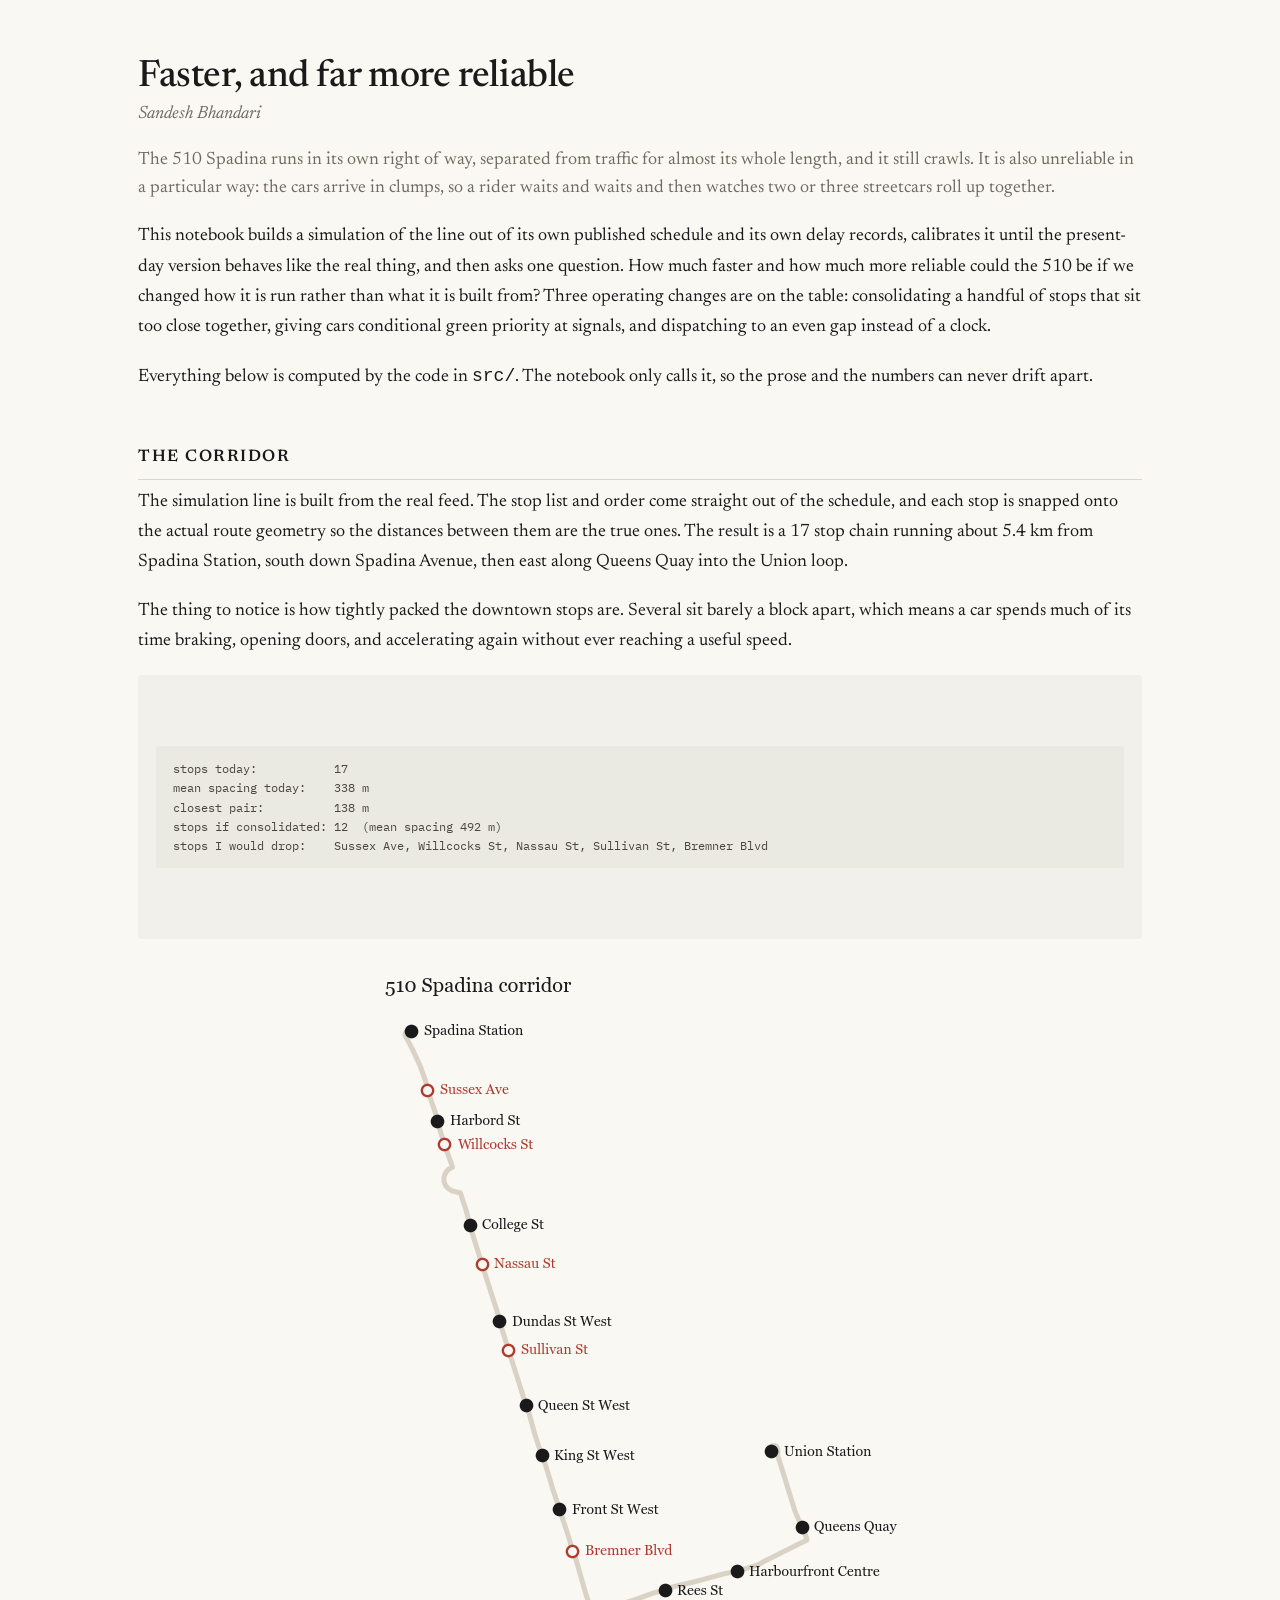
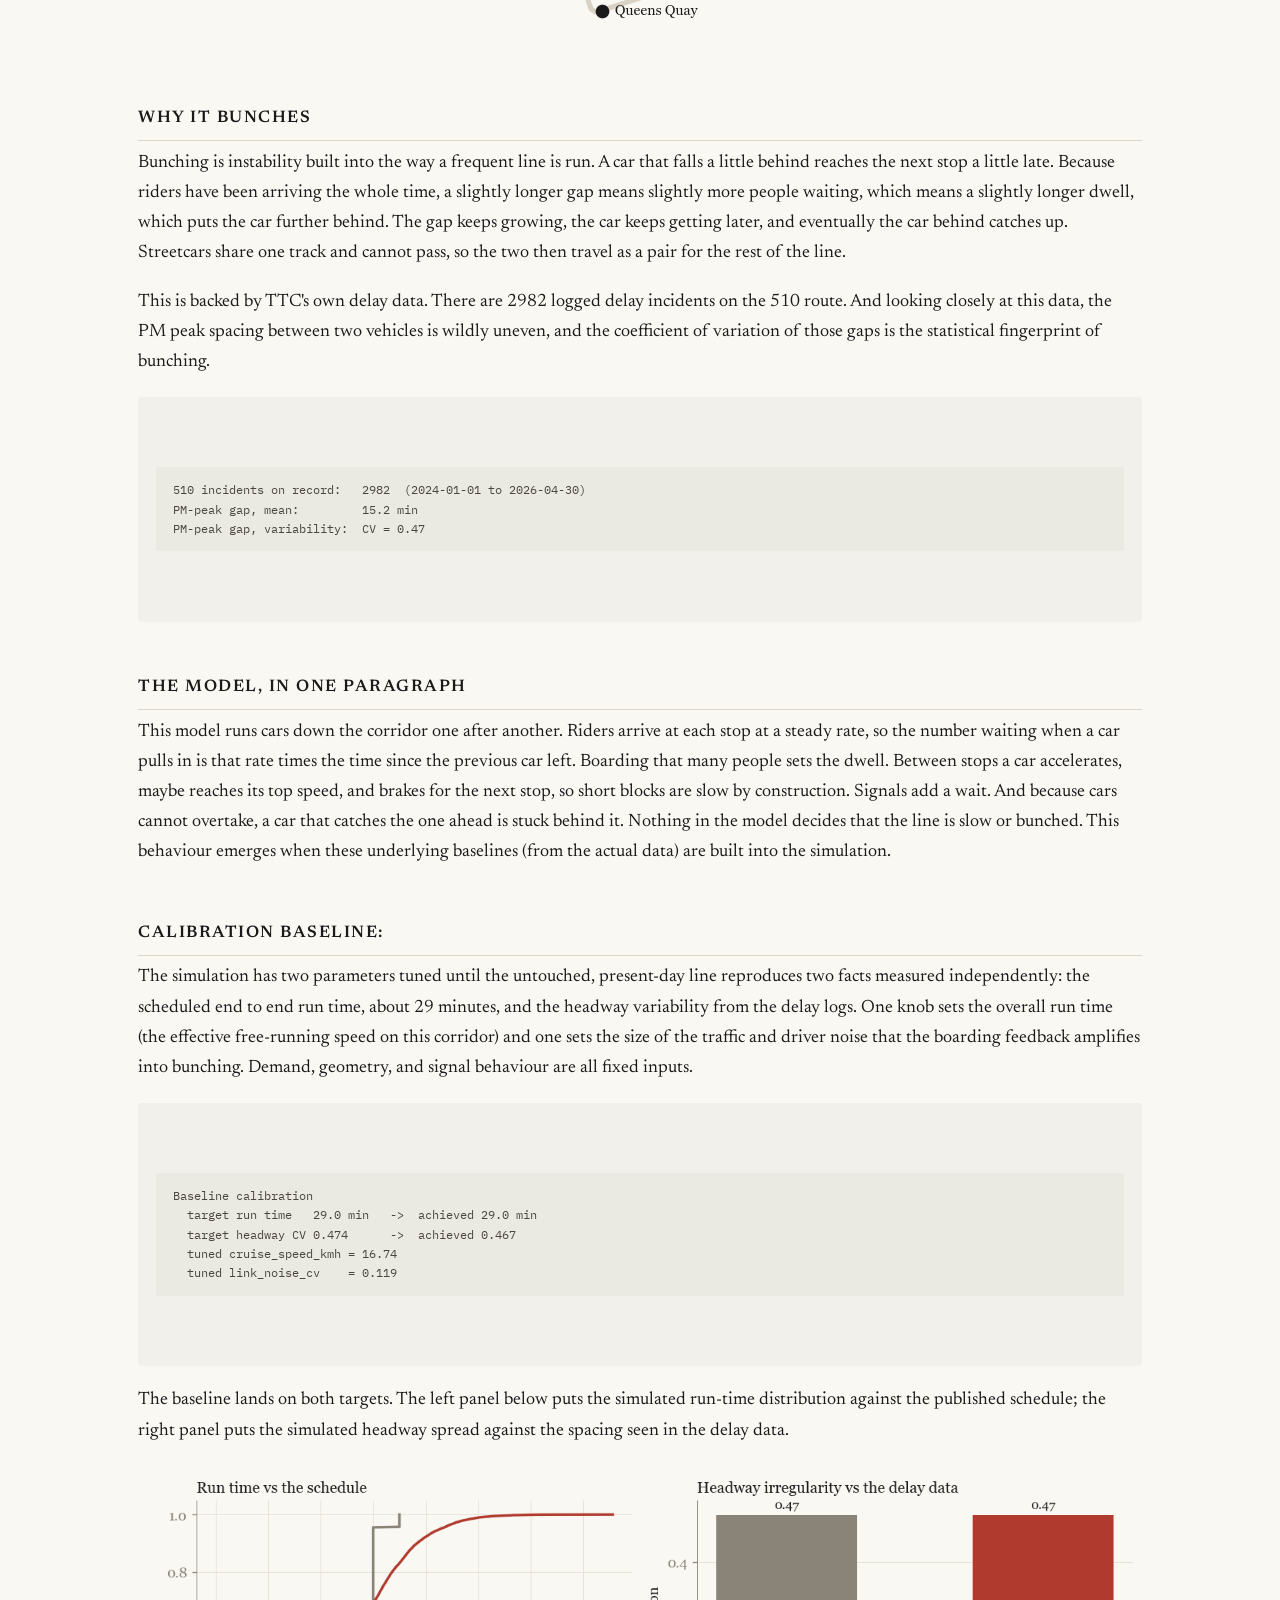
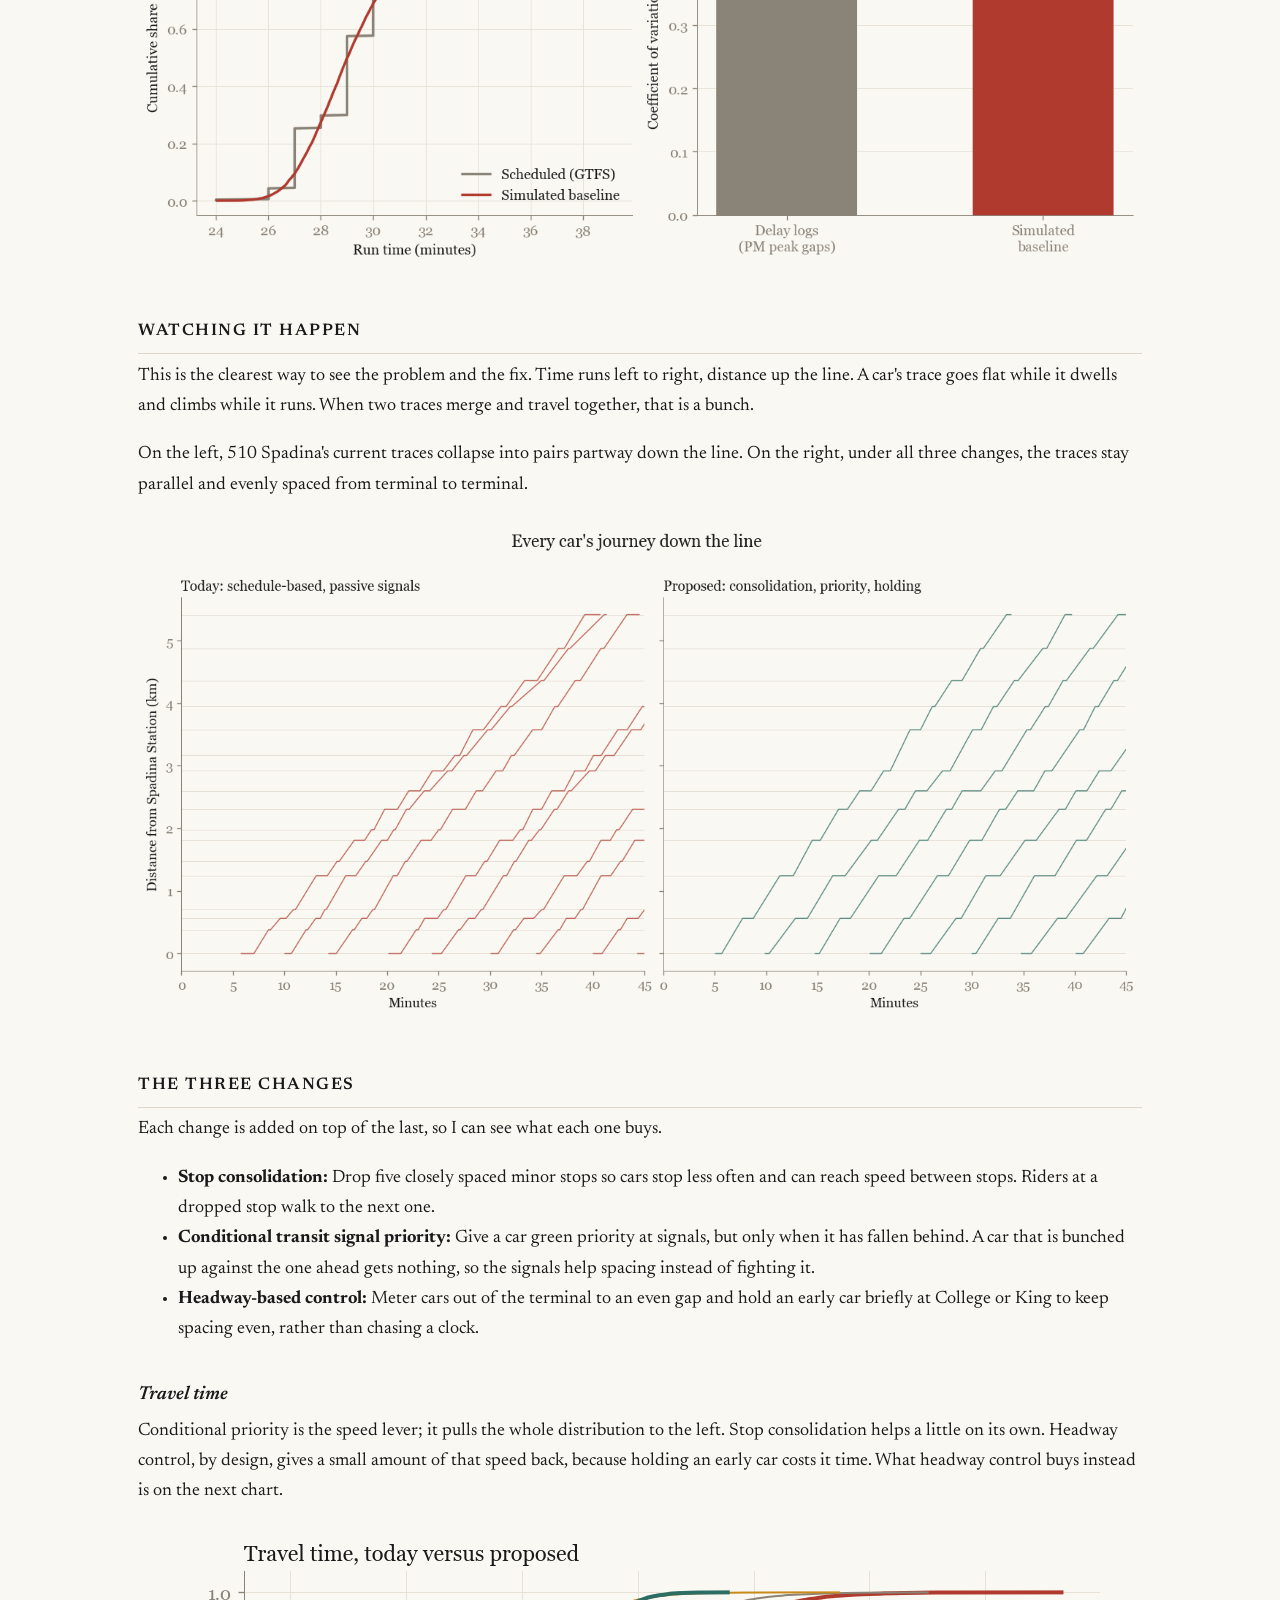
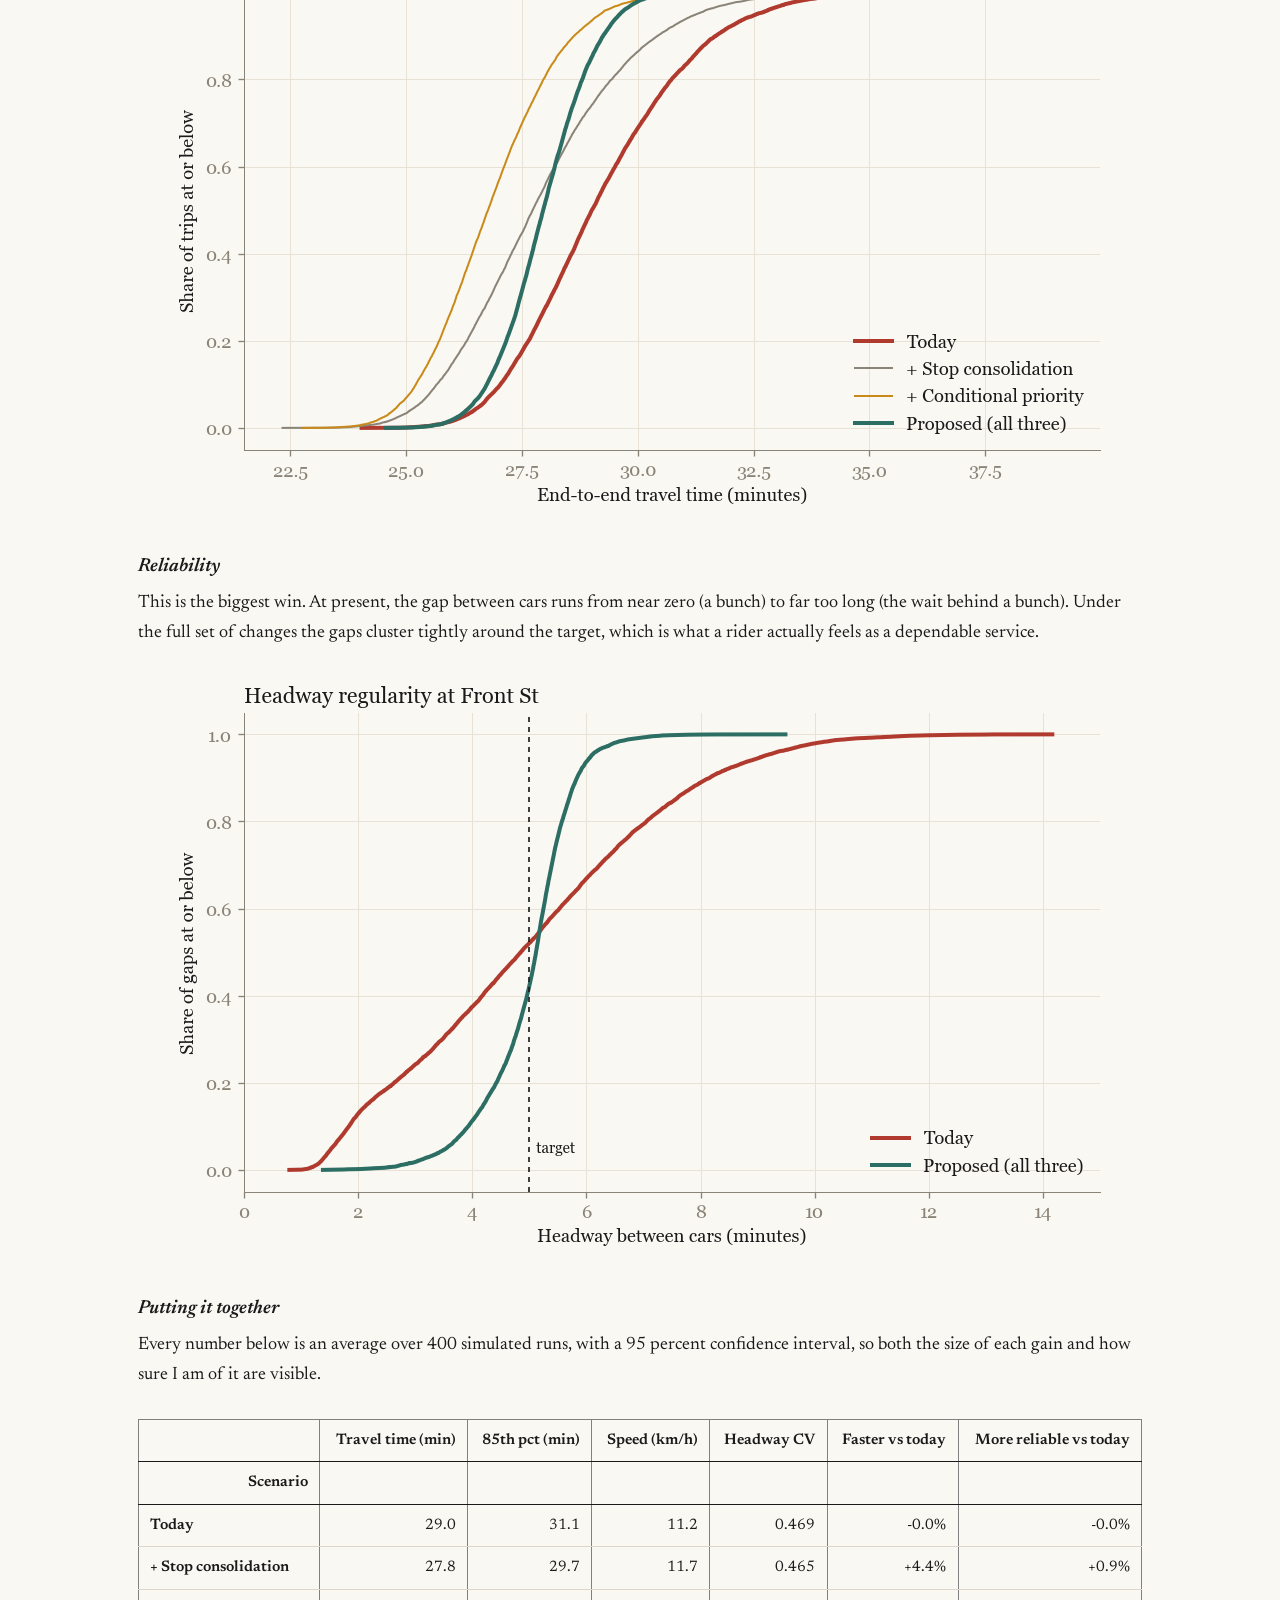
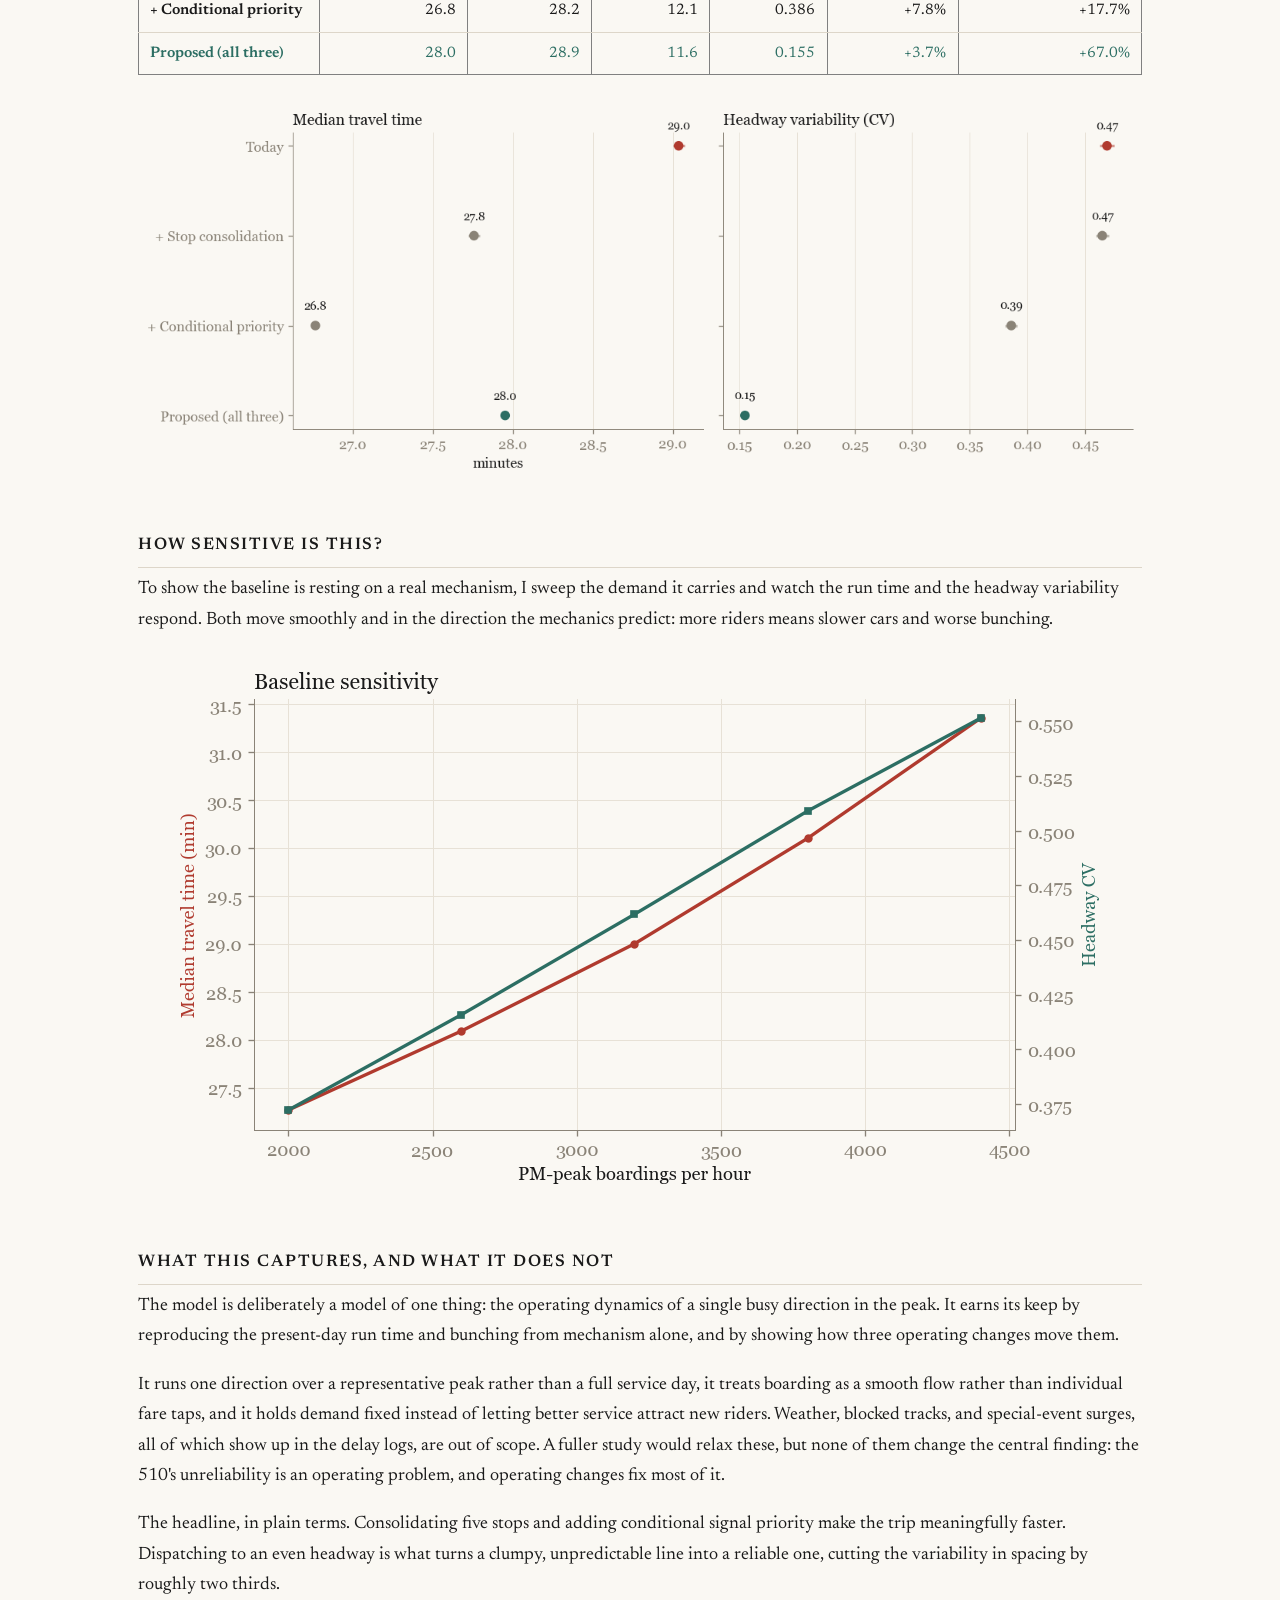
==== notebook/510_spadina.html @ 97b8f577 "Complete backend rewrite, webapp, monte carlo sim etc." ====
<!doctype html>
<html lang="en">
  <head>
    <meta charset="utf-8" />
    <meta name="viewport" content="width=device-width, initial-scale=1" />
    <title>510 Spadina</title>
    <link rel="preconnect" href="https://fonts.googleapis.com" />
    <link rel="preconnect" href="https://fonts.gstatic.com" crossorigin />
    <link
      href="https://fonts.googleapis.com/css2?family=Newsreader:ital,opsz,wght@0,6..72,400;0,6..72,500;0,6..72,600;1,6..72,400;1,6..72,500&family=IBM+Plex+Mono:wght@400&display=swap"
      rel="stylesheet"
    />
    <style>
      :root {
        --paper: #faf8f3;
        --ink: #1a1a1a;
        --muted: #6f6a60;
        --rule: #ddd6c9;
        --accent: #b03a2e;
        --proposed: #2c6e63;
      }
      * {
        box-sizing: border-box;
      }
      html,
      body {
        margin: 0;
        background: var(--paper);
        color: var(--ink);
      }
      body {
        font-family: "Newsreader", Georgia, "Times New Roman", serif;
        font-size: 18px;
        line-height: 1.68;
        -webkit-font-smoothing: antialiased;
      }
      .page {
        max-width: 1100px;
        margin: 0 auto;
        padding: 56px 48px 120px;
      }

      h1 {
        font-family: "Newsreader", Georgia, serif;
        font-weight: 500;
        font-size: 2.35rem;
        line-height: 1.12;
        letter-spacing: -0.01em;
        margin: 0 0 0.2rem;
      }
      h2 {
        font-weight: 600;
        font-size: 1.05rem;
        text-transform: uppercase;
        letter-spacing: 0.09em;
        margin: 3.2rem 0 0.4rem;
        padding-bottom: 0.5rem;
        border-bottom: 1px solid var(--rule);
      }
      h3 {
        font-weight: 600;
        font-size: 1.18rem;
        margin: 2.2rem 0 0.3rem;
        font-style: italic;
      }
      p {
        margin: 0 0 1.15rem;
      }
      em {
        font-style: italic;
      }
      a {
        color: var(--accent);
        text-decoration: none;
        border-bottom: 1px solid rgba(176, 58, 46, 0.3);
      }

      .rendered_html {
        color: var(--ink);
      }
      .text_cell_render p:first-child {
        margin-top: 0;
      }

      /* the very first paragraph after the title reads as a standfirst */
      h1 + p,
      h1 + p + p {
        color: var(--muted);
        font-size: 1.12rem;
        line-height: 1.55;
      }

      /* figures */
      img,
      .output_png img {
        display: block;
        margin: 1.6rem auto 0.6rem;
        max-width: 100%;
        height: auto;
      }
      .output_subarea {
        max-width: 100% !important;
      }

      pre,
      .output_text {
        font-family: "IBM Plex Mono", ui-monospace, "SF Mono", Menlo, monospace;
        font-size: 0.78rem;
        line-height: 1.55;
        color: #4a463e;
        background: rgba(40, 34, 20, 0.035);
        border: 0;
        border-radius: 3px;
        padding: 0.8rem 1.1rem;
        margin: 1.2rem 0;
        overflow-x: auto;
        white-space: pre-wrap;
      }
      .output_text {
        border: 0 !important;
      }

      /* results table */
      table.dataframe {
        border-collapse: collapse;
        margin: 1.8rem auto;
        width: 100%;
        font-family: "Newsreader", Georgia, serif;
        font-size: 0.95rem;
        font-variant-numeric: tabular-nums;
      }
      table.dataframe th,
      table.dataframe td {
        padding: 0.5rem 0.7rem;
        text-align: right;
        border-bottom: 1px solid var(--rule);
      }
      table.dataframe thead th {
        border-bottom: 1.5px solid var(--ink);
        font-weight: 600;
        vertical-align: bottom;
      }
      table.dataframe tbody th {
        text-align: left;
        font-weight: 600;
      }
      table.dataframe tbody tr:last-child td,
      table.dataframe tbody tr:last-child th {
        border-bottom: none;
        color: var(--proposed);
      }

      /* hide every trace of the machinery */
      .prompt,
      .input_prompt,
      .output_prompt,
      .anchor-link {
        display: none !important;
      }
      .cell {
        margin: 0;
        padding: 0;
        border: none;
      }
      .code_cell {
        margin: 0;
      }
      .output_wrapper,
      .output,
      .output_area {
        border: none;
        box-shadow: none;
      }
      .jp-OutputPrompt,
      .jp-InputPrompt {
        display: none !important;
      }
    </style>
  </head>
  <body>
    <main class="page">
      <div
        class="cell border-box-sizing text_cell rendered"
        id="cell-id=70ce6262"
      >
        <div class="prompt input_prompt"></div>
        <div class="inner_cell">
          <div class="text_cell_render border-box-sizing rendered_html">
            <h1 id="Faster,-and-far-more-reliable:">
              Faster, and far more reliable<a
                class="anchor-link"
                href="#Faster,-and-far-more-reliable:"
                >¶</a
              >
            </h1>
            <p><em>Sandesh Bhandari</em></p>
            <p>
              The 510 Spadina runs in its own right of way, separated from
              traffic for almost its whole length, and it still crawls. It is
              also unreliable in a particular way: the cars arrive in clumps, so
              a rider waits and waits and then watches two or three streetcars
              roll up together.
            </p>
            <p>
              This notebook builds a simulation of the line out of its own
              published schedule and its own delay records, calibrates it until
              the present-day version behaves like the real thing, and then asks
              one question. How much faster and how much more reliable could the
              510 be if we changed how it is run rather than what it is built
              from? Three operating changes are on the table: consolidating a
              handful of stops that sit too close together, giving cars
              conditional green priority at signals, and dispatching to an even
              gap instead of a clock.
            </p>
            <p>
              Everything below is computed by the code in <code>src/</code>. The
              notebook only calls it, so the prose and the numbers can never
              drift apart.
            </p>
          </div>
        </div>
      </div>
      <div
        class="cell border-box-sizing code_cell rendered"
        id="cell-id=16cb7ea1"
      ></div>
      <div
        class="cell border-box-sizing text_cell rendered"
        id="cell-id=8ae78bcc"
      >
        <div class="prompt input_prompt"></div>
        <div class="inner_cell">
          <div class="text_cell_render border-box-sizing rendered_html">
            <h2 id="The-corridor">
              The corridor<a class="anchor-link" href="#The-corridor">¶</a>
            </h2>
            <p>
              The simulation line is built from the real feed. The stop list and
              order come straight out of the schedule, and each stop is snapped
              onto the actual route geometry so the distances between them are
              the true ones. The result is a 17 stop chain running about 5.4 km
              from Spadina Station, south down Spadina Avenue, then east along
              Queens Quay into the Union loop.
            </p>
            <p>
              The thing to notice is how tightly packed the downtown stops are.
              Several sit barely a block apart, which means a car spends much of
              its time braking, opening doors, and accelerating again without
              ever reaching a useful speed.
            </p>
          </div>
        </div>
      </div>
      <div
        class="cell border-box-sizing code_cell rendered"
        id="cell-id=03ba3f02"
      >
        <div class="output_wrapper">
          <div class="output">
            <div class="output_area">
              <div class="prompt"></div>
              <div
                class="output_subarea output_stream output_stdout output_text"
              >
                <pre>
stops today:           17
mean spacing today:    338 m
closest pair:          138 m
stops if consolidated: 12  (mean spacing 492 m)
stops I would drop:    Sussex Ave, Willcocks St, Nassau St, Sullivan St, Bremner Blvd
</pre
                >
              </div>
            </div>
            <div class="output_area">
              <div class="prompt"></div>
              <div class="output_png output_subarea">
                <img
                  alt="No description has been provided for this image"
                  src="[data-uri]"
                />
              </div>
            </div>
          </div>
        </div>
      </div>
      <div
        class="cell border-box-sizing text_cell rendered"
        id="cell-id=cd2288b5"
      >
        <div class="prompt input_prompt"></div>
        <div class="inner_cell">
          <div class="text_cell_render border-box-sizing rendered_html">
            <h2 id="Why-it-bunches">
              Why it bunches<a class="anchor-link" href="#Why-it-bunches">¶</a>
            </h2>
            <p>
              Bunching is instability built into the way a frequent line is run.
              A car that falls a little behind reaches the next stop a little
              late. Because riders have been arriving the whole time, a slightly
              longer gap means slightly more people waiting, which means a
              slightly longer dwell, which puts the car further behind. The gap
              keeps growing, the car keeps getting later, and eventually the car
              behind catches up. Streetcars share one track and cannot pass, so
              the two then travel as a pair for the rest of the line.
            </p>
            <p>
              This is backed by TTC's own delay data. There are 2982 logged
              delay incidents on the 510 route. And looking closely at this
              data, the PM peak spacing between two vehicles is wildly uneven,
              and the coefficient of variation of those gaps is the statistical
              fingerprint of bunching.
            </p>
          </div>
        </div>
      </div>
      <div
        class="cell border-box-sizing code_cell rendered"
        id="cell-id=6d40d585"
      >
        <div class="output_wrapper">
          <div class="output">
            <div class="output_area">
              <div class="prompt"></div>
              <div
                class="output_subarea output_stream output_stdout output_text"
              >
                <pre>
510 incidents on record:   2982  (2024-01-01 to 2026-04-30)
PM-peak gap, mean:         15.2 min
PM-peak gap, variability:  CV = 0.47
</pre
                >
              </div>
            </div>
          </div>
        </div>
      </div>
      <div
        class="cell border-box-sizing text_cell rendered"
        id="cell-id=ab2303d0"
      >
        <div class="prompt input_prompt"></div>
        <div class="inner_cell">
          <div class="text_cell_render border-box-sizing rendered_html">
            <h2 id="The-model,-in-one-paragraph">
              The model, in one paragraph<a
                class="anchor-link"
                href="#The-model,-in-one-paragraph"
                >¶</a
              >
            </h2>
            <p>
              This model runs cars down the corridor one after another. Riders
              arrive at each stop at a steady rate, so the number waiting when a
              car pulls in is that rate times the time since the previous car
              left. Boarding that many people sets the dwell. Between stops a
              car accelerates, maybe reaches its top speed, and brakes for the
              next stop, so short blocks are slow by construction. Signals add a
              wait. And because cars cannot overtake, a car that catches the one
              ahead is stuck behind it. Nothing in the model decides that the
              line is slow or bunched. This behaviour emerges when these
              underlying baselines (from the actual data) are built into the
              simulation.
            </p>
            <h2 id="Calibration-baseline:">
              Calibration baseline:<a
                class="anchor-link"
                href="#Calibration-baseline:"
                >¶</a
              >
            </h2>
            <p>
              The simulation has two parameters tuned until the untouched,
              present-day line reproduces two facts measured independently: the
              scheduled end to end run time, about 29 minutes, and the headway
              variability from the delay logs. One knob sets the overall run
              time (the effective free-running speed on this corridor) and one
              sets the size of the traffic and driver noise that the boarding
              feedback amplifies into bunching. Demand, geometry, and signal
              behaviour are all fixed inputs.
            </p>
          </div>
        </div>
      </div>
      <div
        class="cell border-box-sizing code_cell rendered"
        id="cell-id=21ffc7ae"
      >
        <div class="output_wrapper">
          <div class="output">
            <div class="output_area">
              <div class="prompt"></div>
              <div
                class="output_subarea output_stream output_stdout output_text"
              >
                <pre>
Baseline calibration
  target run time   29.0 min   -&gt;  achieved 29.0 min
  target headway CV 0.474      -&gt;  achieved 0.467
  tuned cruise_speed_kmh = 16.74
  tuned link_noise_cv    = 0.119
</pre
                >
              </div>
            </div>
          </div>
        </div>
      </div>
      <div
        class="cell border-box-sizing text_cell rendered"
        id="cell-id=7cfe86bd"
      >
        <div class="prompt input_prompt"></div>
        <div class="inner_cell">
          <div class="text_cell_render border-box-sizing rendered_html">
            <p>
              The baseline lands on both targets. The left panel below puts the
              simulated run-time distribution against the published schedule;
              the right panel puts the simulated headway spread against the
              spacing seen in the delay data.
            </p>
          </div>
        </div>
      </div>
      <div
        class="cell border-box-sizing code_cell rendered"
        id="cell-id=7b4eda65"
      >
        <div class="output_wrapper">
          <div class="output">
            <div class="output_area">
              <div class="prompt"></div>
              <div class="output_png output_subarea">
                <img
                  alt="No description has been provided for this image"
                  src="[data-uri]"
                />
              </div>
            </div>
          </div>
        </div>
      </div>
      <div
        class="cell border-box-sizing text_cell rendered"
        id="cell-id=23772ec0"
      >
        <div class="prompt input_prompt"></div>
        <div class="inner_cell">
          <div class="text_cell_render border-box-sizing rendered_html">
            <h2 id="Watching-it-happen">
              Watching it happen<a
                class="anchor-link"
                href="#Watching-it-happen"
                >¶</a
              >
            </h2>
            <p>
              This is the clearest way to see the problem and the fix. Time runs
              left to right, distance up the line. A car's trace goes flat while
              it dwells and climbs while it runs. When two traces merge and
              travel together, that is a bunch.
            </p>
            <p>
              On the left, 510 Spadina's current traces collapse into pairs
              partway down the line. On the right, under all three changes, the
              traces stay parallel and evenly spaced from terminal to terminal.
            </p>
          </div>
        </div>
      </div>
      <div
        class="cell border-box-sizing code_cell rendered"
        id="cell-id=9abe56d5"
      >
        <div class="output_wrapper">
          <div class="output">
            <div class="output_area">
              <div class="prompt"></div>
              <div class="output_png output_subarea">
                <img
                  alt="No description has been provided for this image"
                  src="[data-uri]"
                />
              </div>
            </div>
          </div>
        </div>
      </div>
      <div
        class="cell border-box-sizing text_cell rendered"
        id="cell-id=173e8e81"
      >
        <div class="prompt input_prompt"></div>
        <div class="inner_cell">
          <div class="text_cell_render border-box-sizing rendered_html">
            <h2 id="The-three-changes">
              The three changes<a class="anchor-link" href="#The-three-changes"
                >¶</a
              >
            </h2>
            <p>
              Each change is added on top of the last, so I can see what each
              one buys.
            </p>
          </div>
        </div>
      </div>
      <div
        class="cell border-box-sizing code_cell rendered"
        id="cell-id=f3710a16"
      >
        <div class="output_wrapper">
          <div class="output">
            <div class="output_area">
              <div class="prompt output_prompt">Out[7]:</div>
              <div
                class="output_markdown rendered_html output_subarea output_execute_result"
              >
                <ul>
                  <li>
                    <strong>Stop consolidation:</strong> Drop five closely
                    spaced minor stops so cars stop less often and can reach
                    speed between stops. Riders at a dropped stop walk to the
                    next one.
                  </li>
                  <li>
                    <strong>Conditional transit signal priority:</strong> Give a
                    car green priority at signals, but only when it has fallen
                    behind. A car that is bunched up against the one ahead gets
                    nothing, so the signals help spacing instead of fighting it.
                  </li>
                  <li>
                    <strong>Headway-based control:</strong> Meter cars out of
                    the terminal to an even gap and hold an early car briefly at
                    College or King to keep spacing even, rather than chasing a
                    clock.
                  </li>
                </ul>
              </div>
            </div>
          </div>
        </div>
      </div>
      <div
        class="cell border-box-sizing text_cell rendered"
        id="cell-id=65076f5c"
      >
        <div class="prompt input_prompt"></div>
        <div class="inner_cell">
          <div class="text_cell_render border-box-sizing rendered_html">
            <h3 id="Travel-time">
              Travel time<a class="anchor-link" href="#Travel-time">¶</a>
            </h3>
            <p>
              Conditional priority is the speed lever; it pulls the whole
              distribution to the left. Stop consolidation helps a little on its
              own. Headway control, by design, gives a small amount of that
              speed back, because holding an early car costs it time. What
              headway control buys instead is on the next chart.
            </p>
          </div>
        </div>
      </div>
      <div
        class="cell border-box-sizing code_cell rendered"
        id="cell-id=d4745df8"
      >
        <div class="output_wrapper">
          <div class="output">
            <div class="output_area">
              <div class="prompt"></div>
              <div class="output_png output_subarea">
                <img
                  alt="No description has been provided for this image"
                  src="[data-uri]"
                />
              </div>
            </div>
          </div>
        </div>
      </div>
      <div
        class="cell border-box-sizing text_cell rendered"
        id="cell-id=c064c5e9"
      >
        <div class="prompt input_prompt"></div>
        <div class="inner_cell">
          <div class="text_cell_render border-box-sizing rendered_html">
            <h3 id="Reliability">
              Reliability<a class="anchor-link" href="#Reliability">¶</a>
            </h3>
            <p>
              This is the biggest win. At present, the gap between cars runs
              from near zero (a bunch) to far too long (the wait behind a
              bunch). Under the full set of changes the gaps cluster tightly
              around the target, which is what a rider actually feels as a
              dependable service.
            </p>
          </div>
        </div>
      </div>
      <div
        class="cell border-box-sizing code_cell rendered"
        id="cell-id=cf4cd0ea"
      >
        <div class="output_wrapper">
          <div class="output">
            <div class="output_area">
              <div class="prompt"></div>
              <div class="output_png output_subarea">
                <img
                  alt="No description has been provided for this image"
                  src="[data-uri]"
                />
              </div>
            </div>
          </div>
        </div>
      </div>
      <div
        class="cell border-box-sizing text_cell rendered"
        id="cell-id=e5716ad0"
      >
        <div class="prompt input_prompt"></div>
        <div class="inner_cell">
          <div class="text_cell_render border-box-sizing rendered_html">
            <h3 id="Putting-it-together">
              Putting it together<a
                class="anchor-link"
                href="#Putting-it-together"
                >¶</a
              >
            </h3>
            <p>
              Every number below is an average over 400 simulated runs, with a
              95 percent confidence interval, so both the size of each gain and
              how sure I am of it are visible.
            </p>
          </div>
        </div>
      </div>
      <div
        class="cell border-box-sizing code_cell rendered"
        id="cell-id=097747de"
      >
        <div class="output_wrapper">
          <div class="output">
            <div class="output_area">
              <div class="prompt output_prompt">Out[ ]:</div>
              <div
                class="output_html rendered_html output_subarea output_execute_result"
              >
                <div>
                  <style scoped="">
                    .dataframe tbody tr th:only-of-type {
                      vertical-align: middle;
                    }

                    .dataframe tbody tr th {
                      vertical-align: top;
                    }

                    .dataframe thead th {
                      text-align: right;
                    }
                  </style>
                  <table border="1" class="dataframe">
                    <thead>
                      <tr style="text-align: right">
                        <th></th>
                        <th>Travel time (min)</th>
                        <th>85th pct (min)</th>
                        <th>Speed (km/h)</th>
                        <th>Headway CV</th>
                        <th>Faster vs today</th>
                        <th>More reliable vs today</th>
                      </tr>
                      <tr>
                        <th>Scenario</th>
                        <th></th>
                        <th></th>
                        <th></th>
                        <th></th>
                        <th></th>
                        <th></th>
                      </tr>
                    </thead>
                    <tbody>
                      <tr>
                        <th>Today</th>
                        <td>29.0</td>
                        <td>31.1</td>
                        <td>11.2</td>
                        <td>0.469</td>
                        <td>-0.0%</td>
                        <td>-0.0%</td>
                      </tr>
                      <tr>
                        <th>+ Stop consolidation</th>
                        <td>27.8</td>
                        <td>29.7</td>
                        <td>11.7</td>
                        <td>0.465</td>
                        <td>+4.4%</td>
                        <td>+0.9%</td>
                      </tr>
                      <tr>
                        <th>+ Conditional priority</th>
                        <td>26.8</td>
                        <td>28.2</td>
                        <td>12.1</td>
                        <td>0.386</td>
                        <td>+7.8%</td>
                        <td>+17.7%</td>
                      </tr>
                      <tr>
                        <th>Proposed (all three)</th>
                        <td>28.0</td>
                        <td>28.9</td>
                        <td>11.6</td>
                        <td>0.155</td>
                        <td>+3.7%</td>
                        <td>+67.0%</td>
                      </tr>
                    </tbody>
                  </table>
                </div>
              </div>
            </div>
            <div class="output_area">
              <div class="prompt"></div>
              <div class="output_png output_subarea">
                <img
                  alt="No description has been provided for this image"
                  src="[data-uri]"
                />
              </div>
            </div>
          </div>
        </div>
      </div>
      <div
        class="cell border-box-sizing text_cell rendered"
        id="cell-id=c058a89b"
      >
        <div class="prompt input_prompt"></div>
        <div class="inner_cell">
          <div class="text_cell_render border-box-sizing rendered_html">
            <h2 id="How-sensitive-is-this?">
              How sensitive is this?<a
                class="anchor-link"
                href="#How-sensitive-is-this?"
                >¶</a
              >
            </h2>
            <p>
              To show the baseline is resting on a real mechanism, I sweep the
              demand it carries and watch the run time and the headway
              variability respond. Both move smoothly and in the direction the
              mechanics predict: more riders means slower cars and worse
              bunching.
            </p>
          </div>
        </div>
      </div>
      <div
        class="cell border-box-sizing code_cell rendered"
        id="cell-id=4134f960"
      >
        <div class="output_wrapper">
          <div class="output">
            <div class="output_area">
              <div class="prompt"></div>
              <div class="output_png output_subarea">
                <img
                  alt="No description has been provided for this image"
                  src="[data-uri]"
                />
              </div>
            </div>
          </div>
        </div>
      </div>
      <div
        class="cell border-box-sizing text_cell rendered"
        id="cell-id=30cc0cd8"
      >
        <div class="prompt input_prompt"></div>
        <div class="inner_cell">
          <div class="text_cell_render border-box-sizing rendered_html">
            <h2 id="What-this-captures,-and-what-it-does-not">
              What this captures, and what it does not<a
                class="anchor-link"
                href="#What-this-captures,-and-what-it-does-not"
                >¶</a
              >
            </h2>
            <p>
              The model is deliberately a model of one thing: the operating
              dynamics of a single busy direction in the peak. It earns its keep
              by reproducing the present-day run time and bunching from
              mechanism alone, and by showing how three operating changes move
              them.
            </p>
            <p>
              It runs one direction over a representative peak rather than a
              full service day, it treats boarding as a smooth flow rather than
              individual fare taps, and it holds demand fixed instead of letting
              better service attract new riders. Weather, blocked tracks, and
              special-event surges, all of which show up in the delay logs, are
              out of scope. A fuller study would relax these, but none of them
              change the central finding: the 510's unreliability is an
              operating problem, and operating changes fix most of it.
            </p>
            <p>
              The headline, in plain terms. Consolidating five stops and adding
              conditional signal priority make the trip meaningfully faster.
              Dispatching to an even headway is what turns a clumpy,
              unpredictable line into a reliable one, cutting the variability in
              spacing by roughly two thirds.
            </p>
          </div>
        </div>
      </div>
    </main>
  </body>
</html>
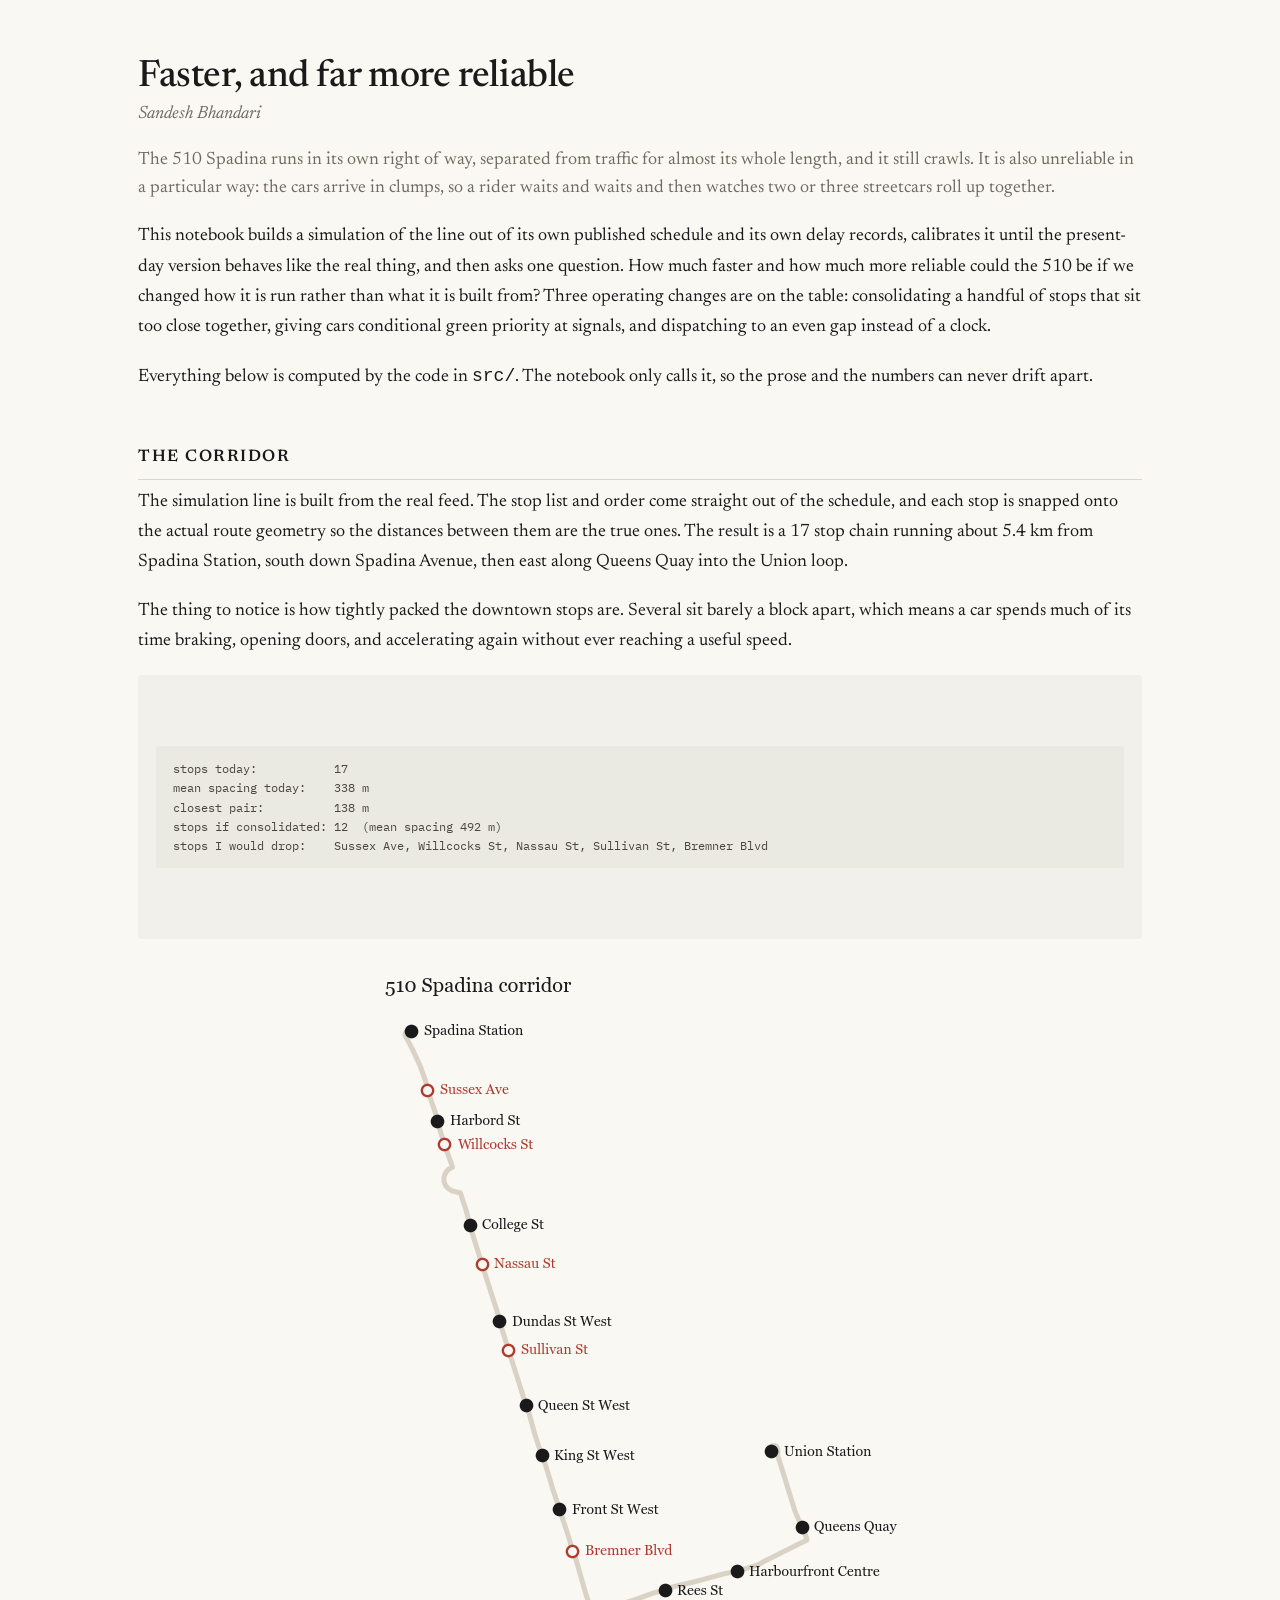
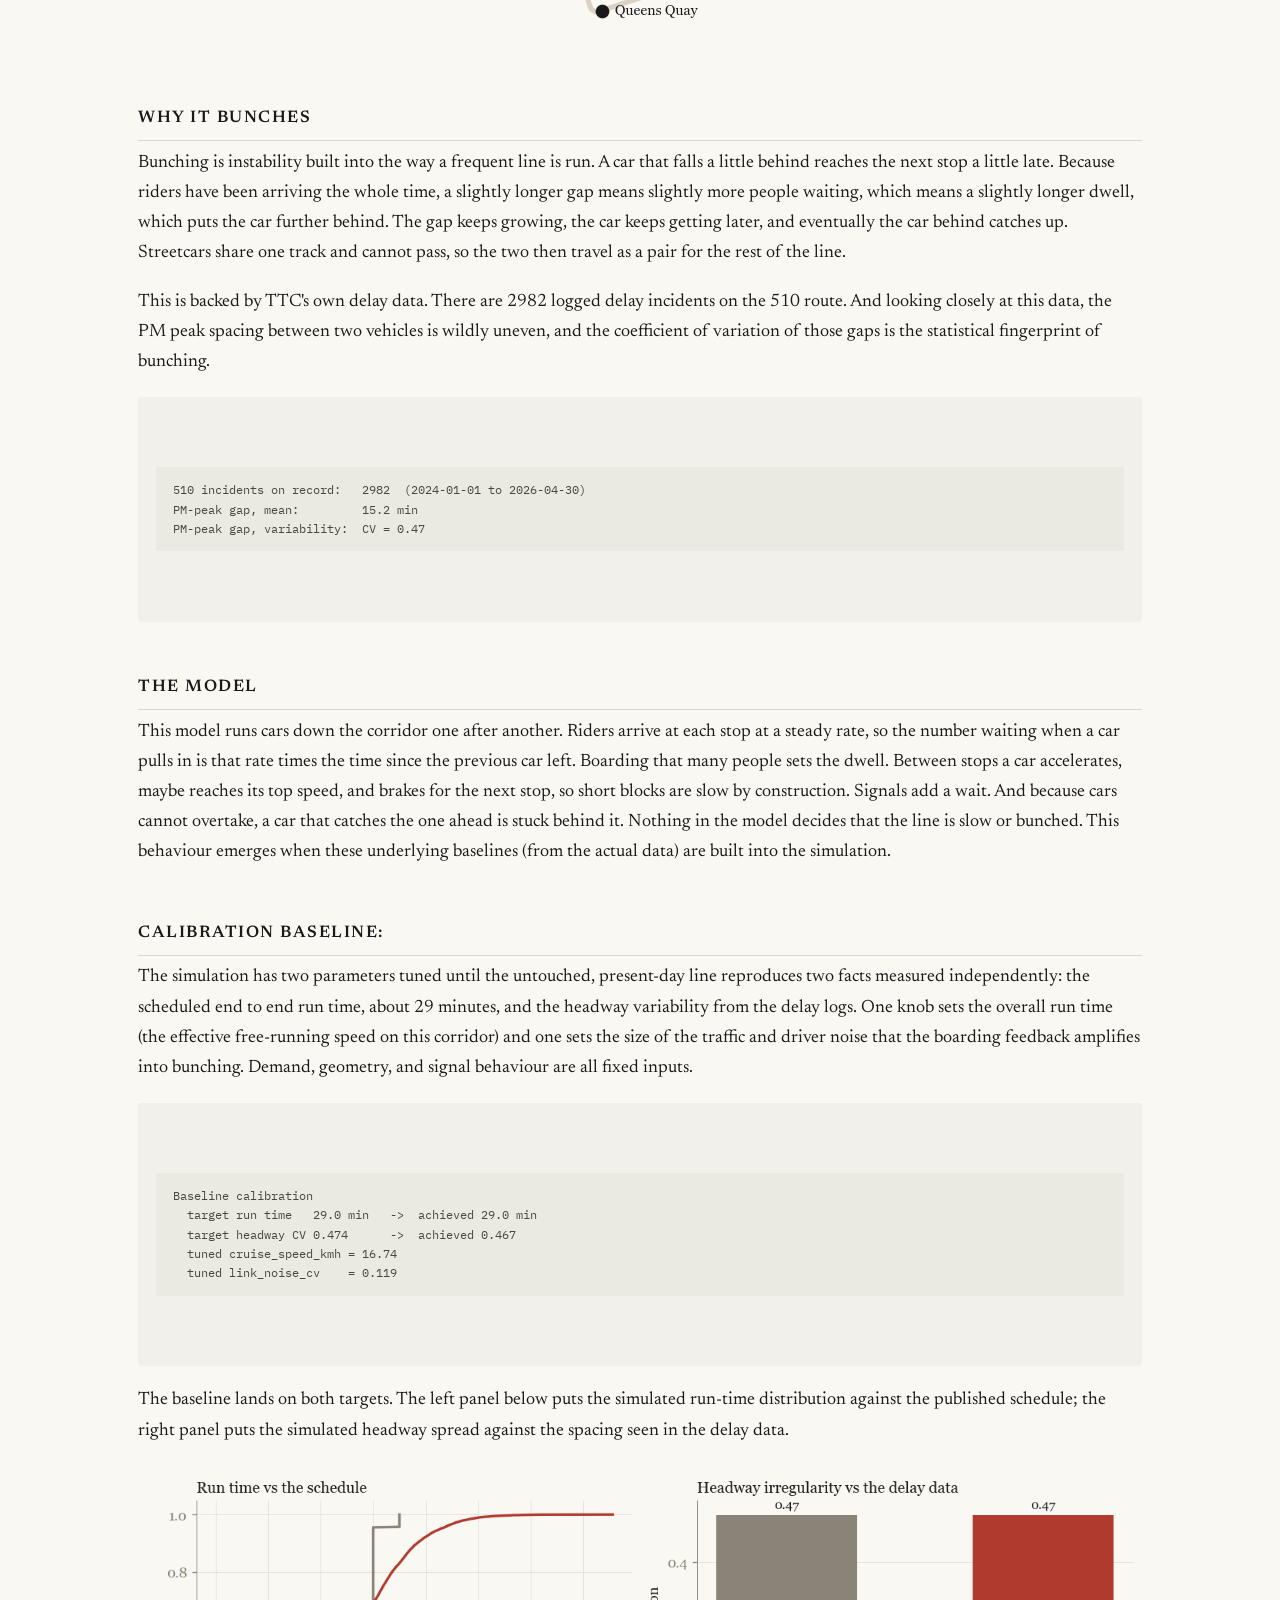
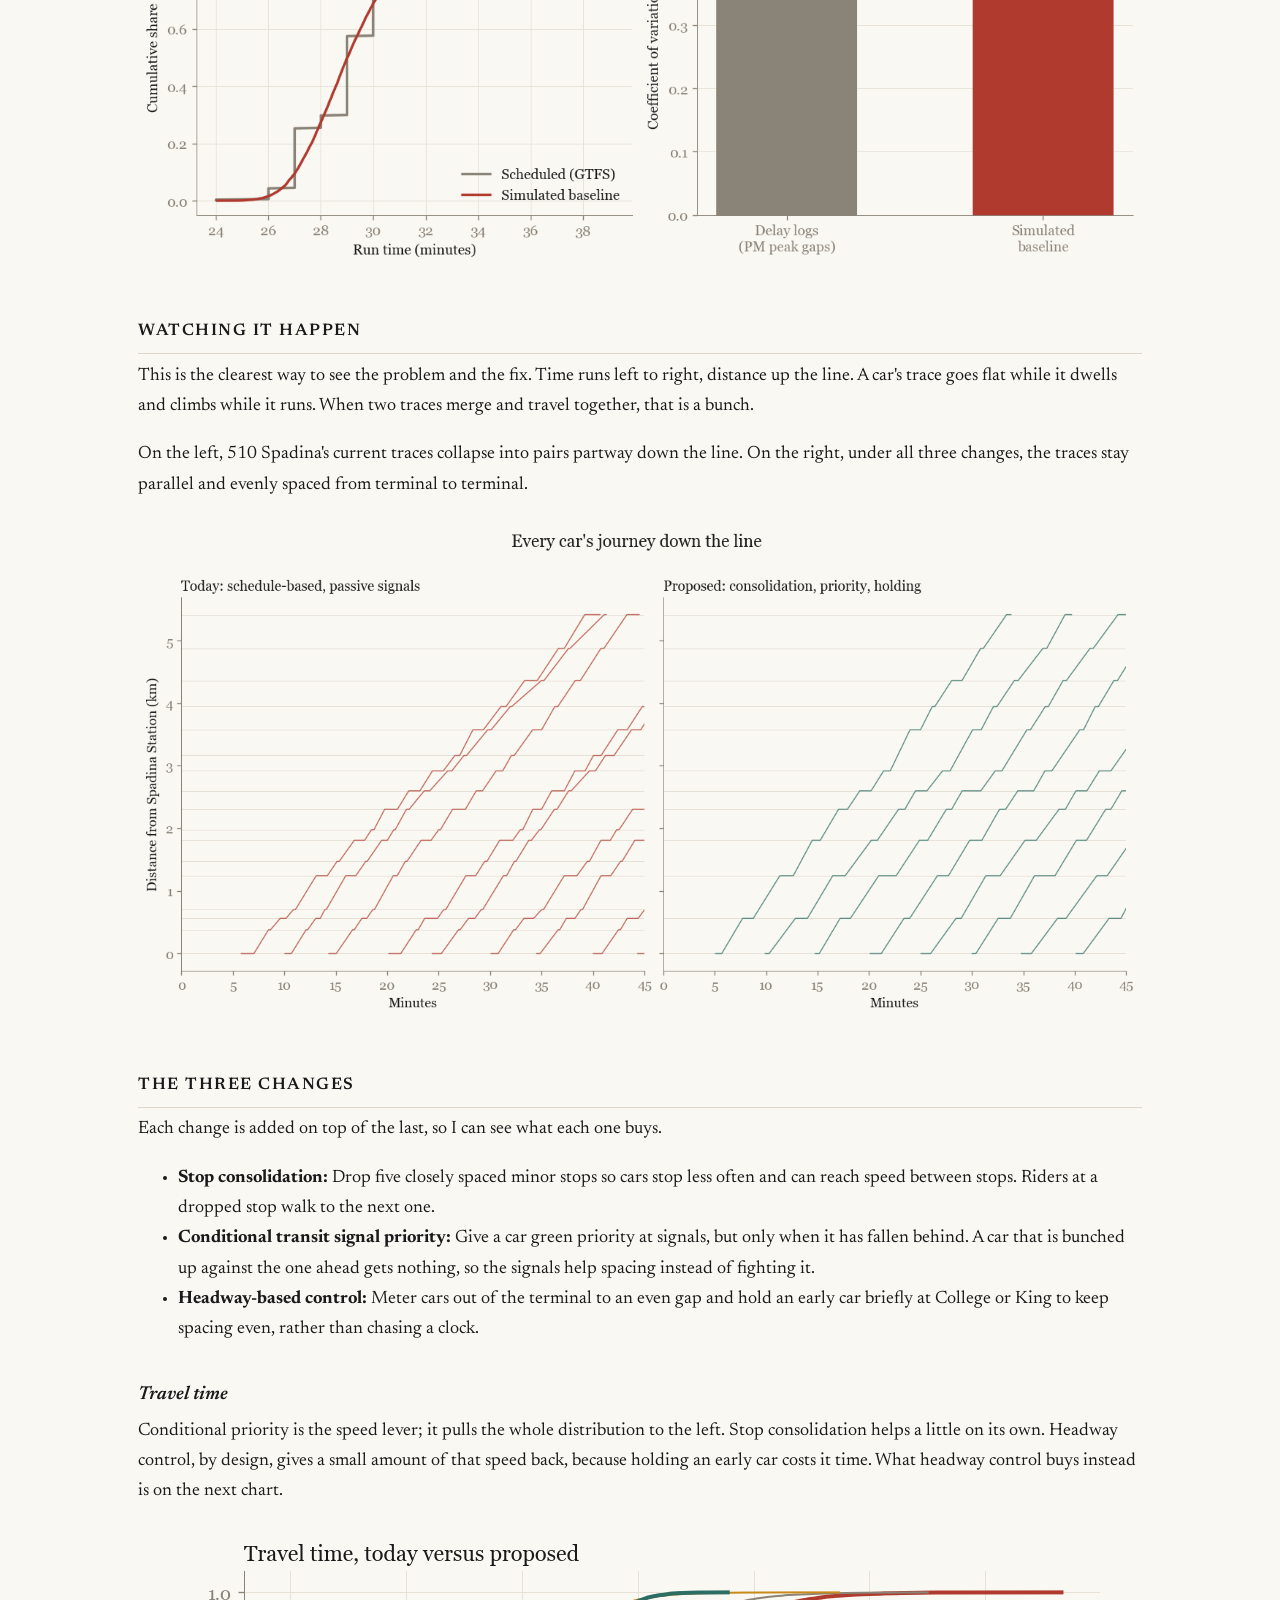
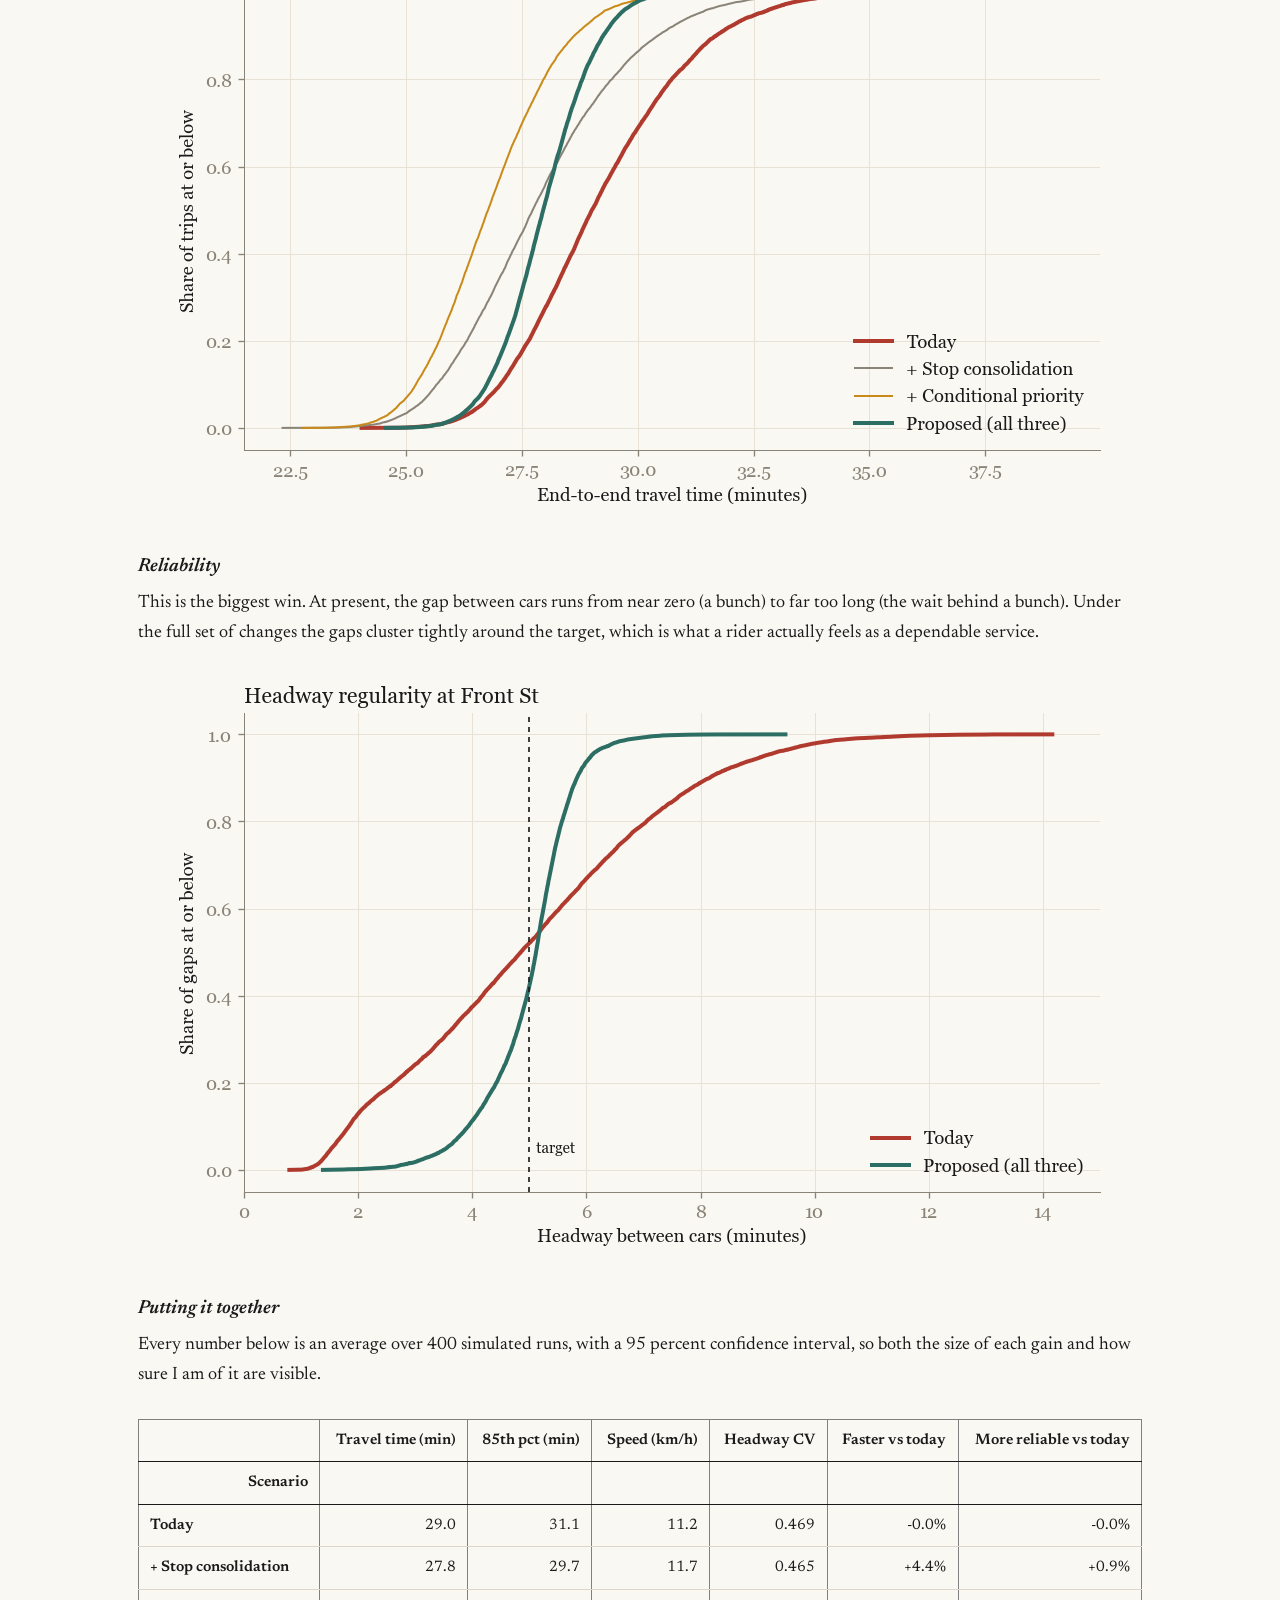
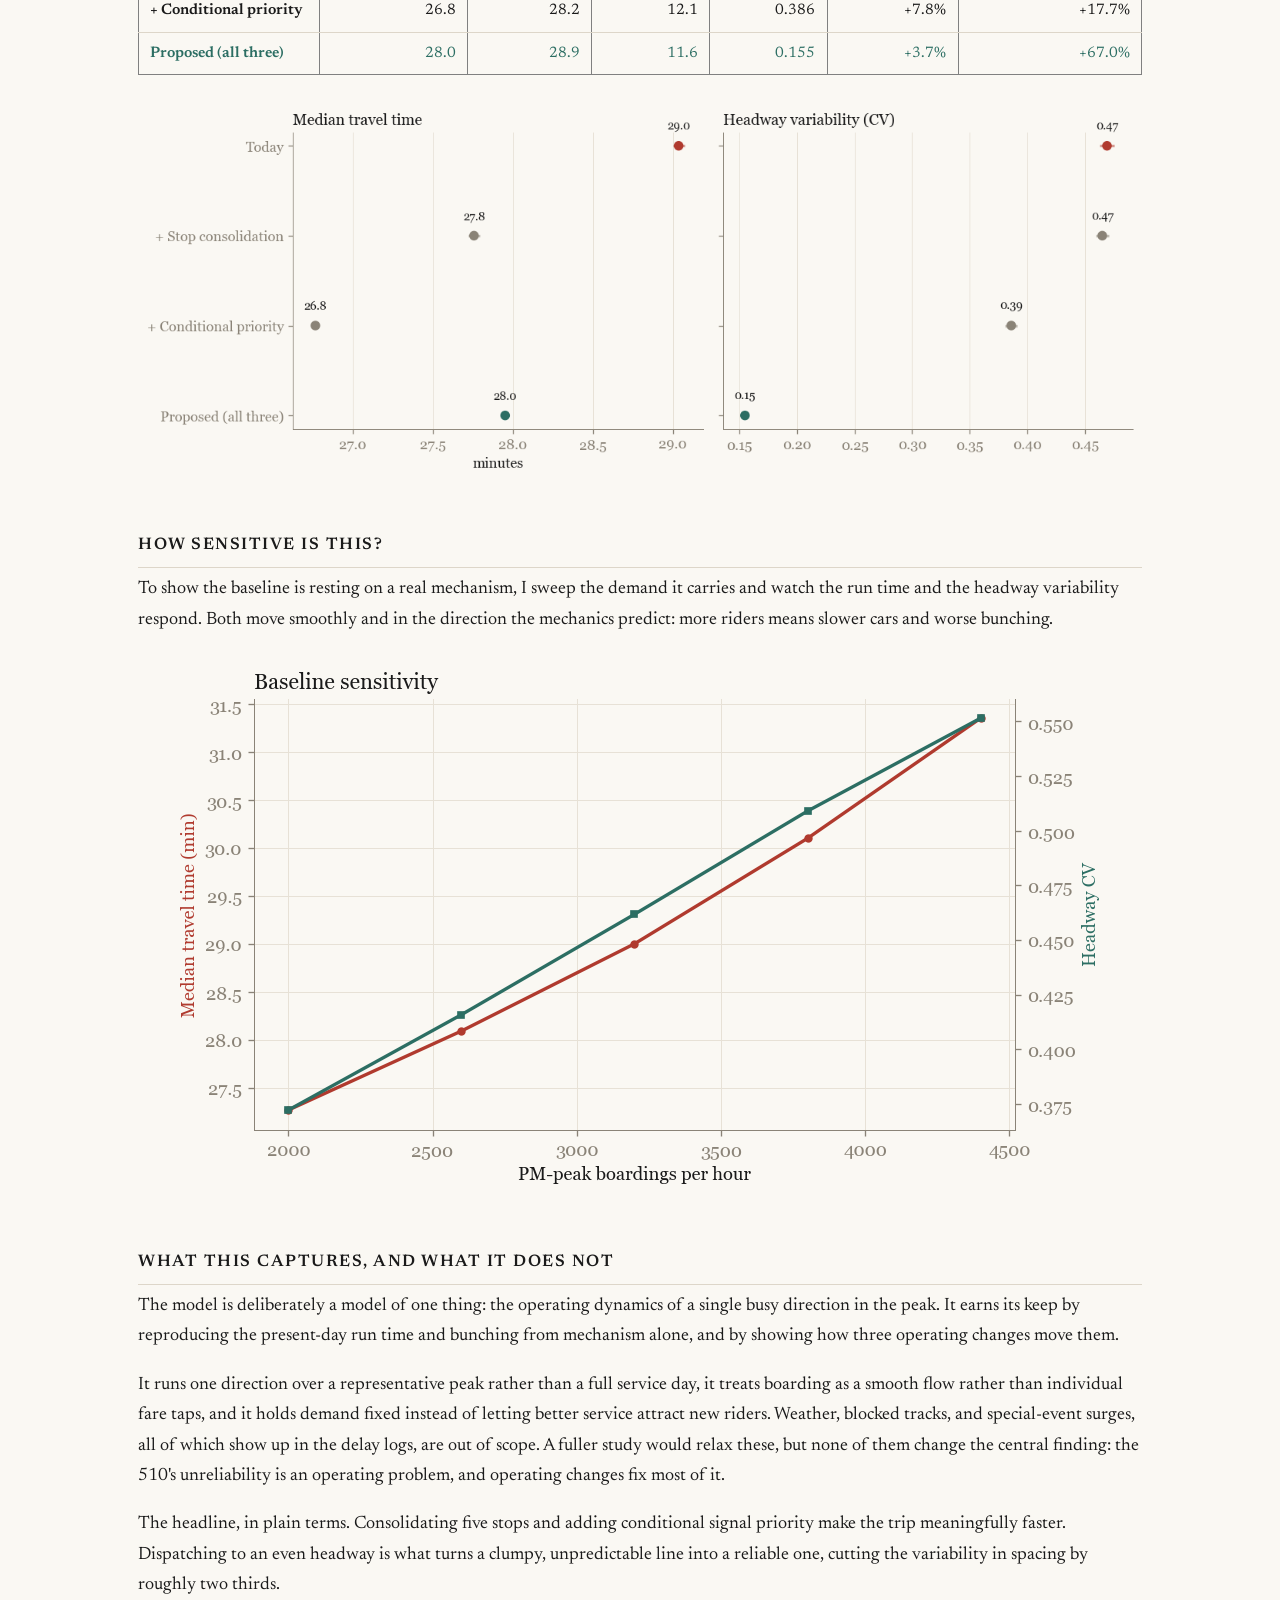
==== commit 8121d9bd: "upd" ====
--- a/notebook/510_spadina.html
+++ b/notebook/510_spadina.html
@@ -344,7 +344,7 @@
         <div class="inner_cell">
           <div class="text_cell_render border-box-sizing rendered_html">
             <h2 id="The-model,-in-one-paragraph">
-              The model, in one paragraph<a
+              The Model<a
                 class="anchor-link"
                 href="#The-model,-in-one-paragraph"
                 >¶</a
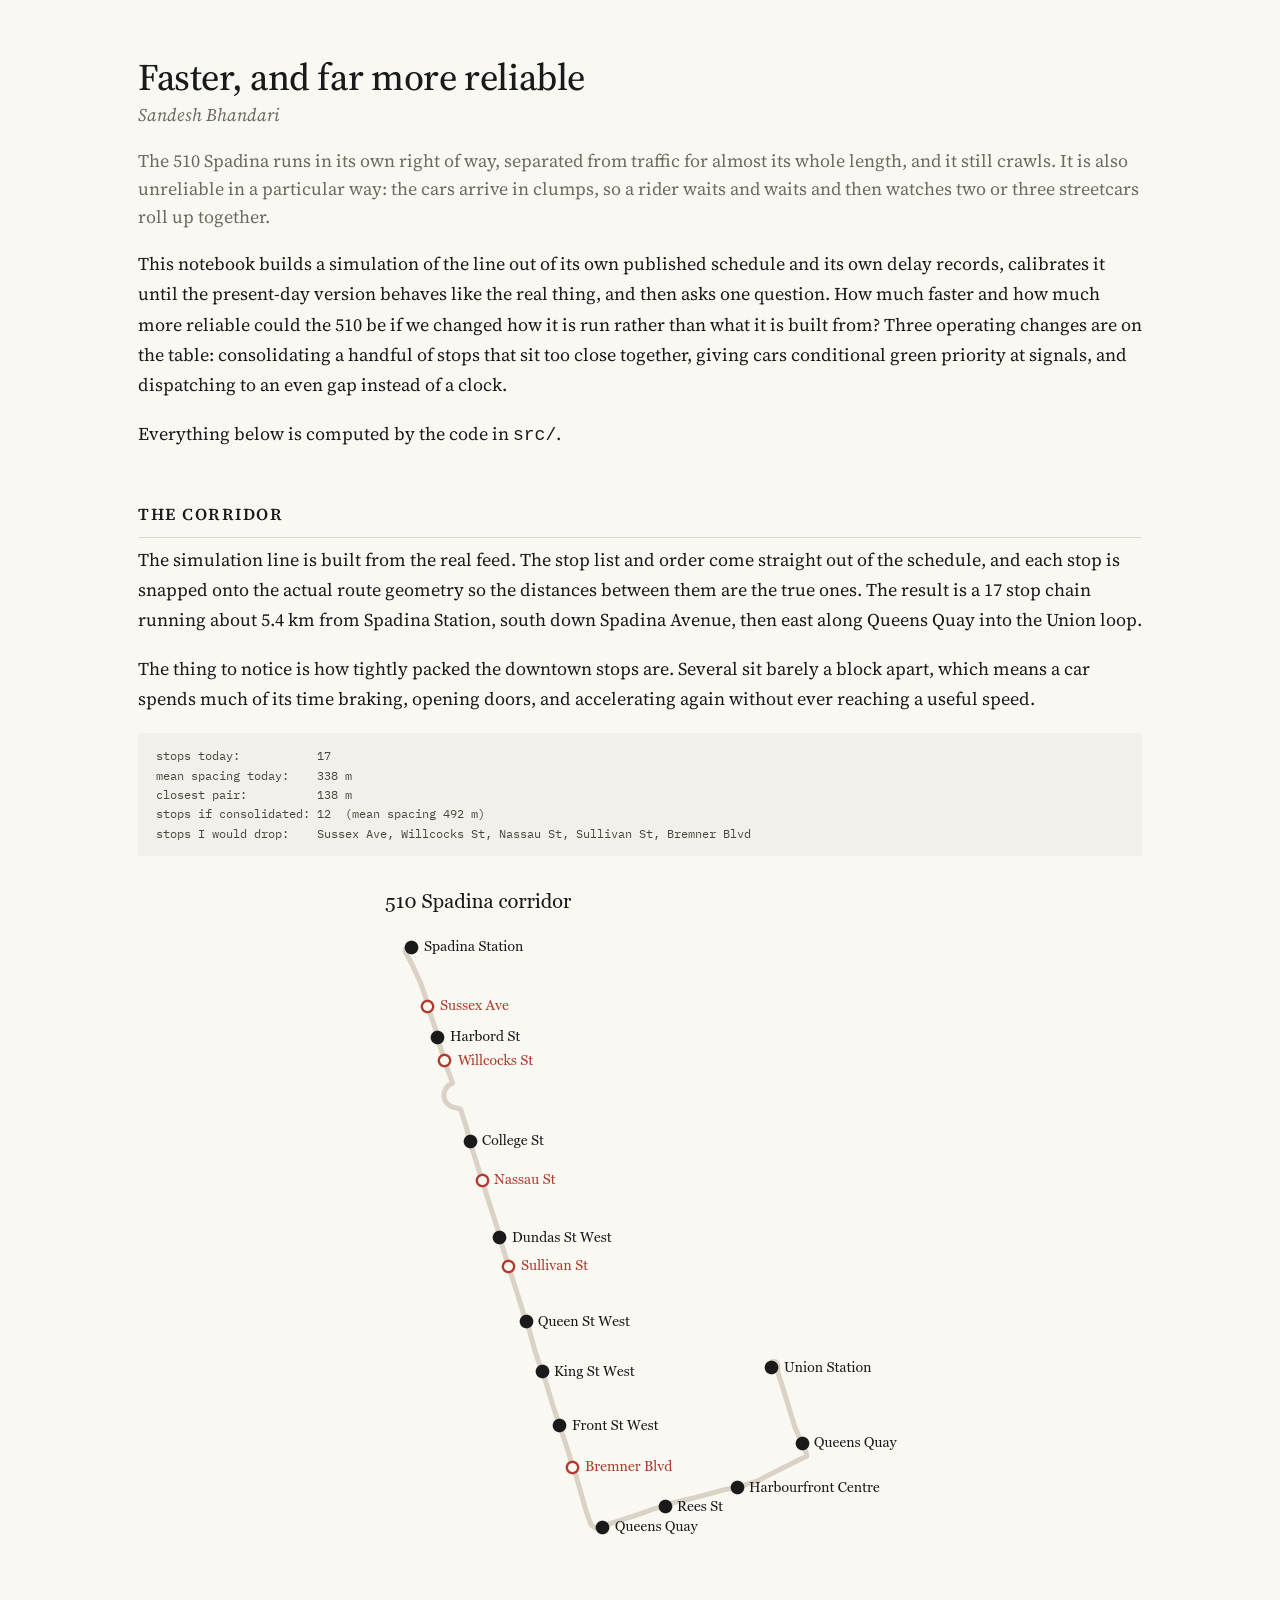
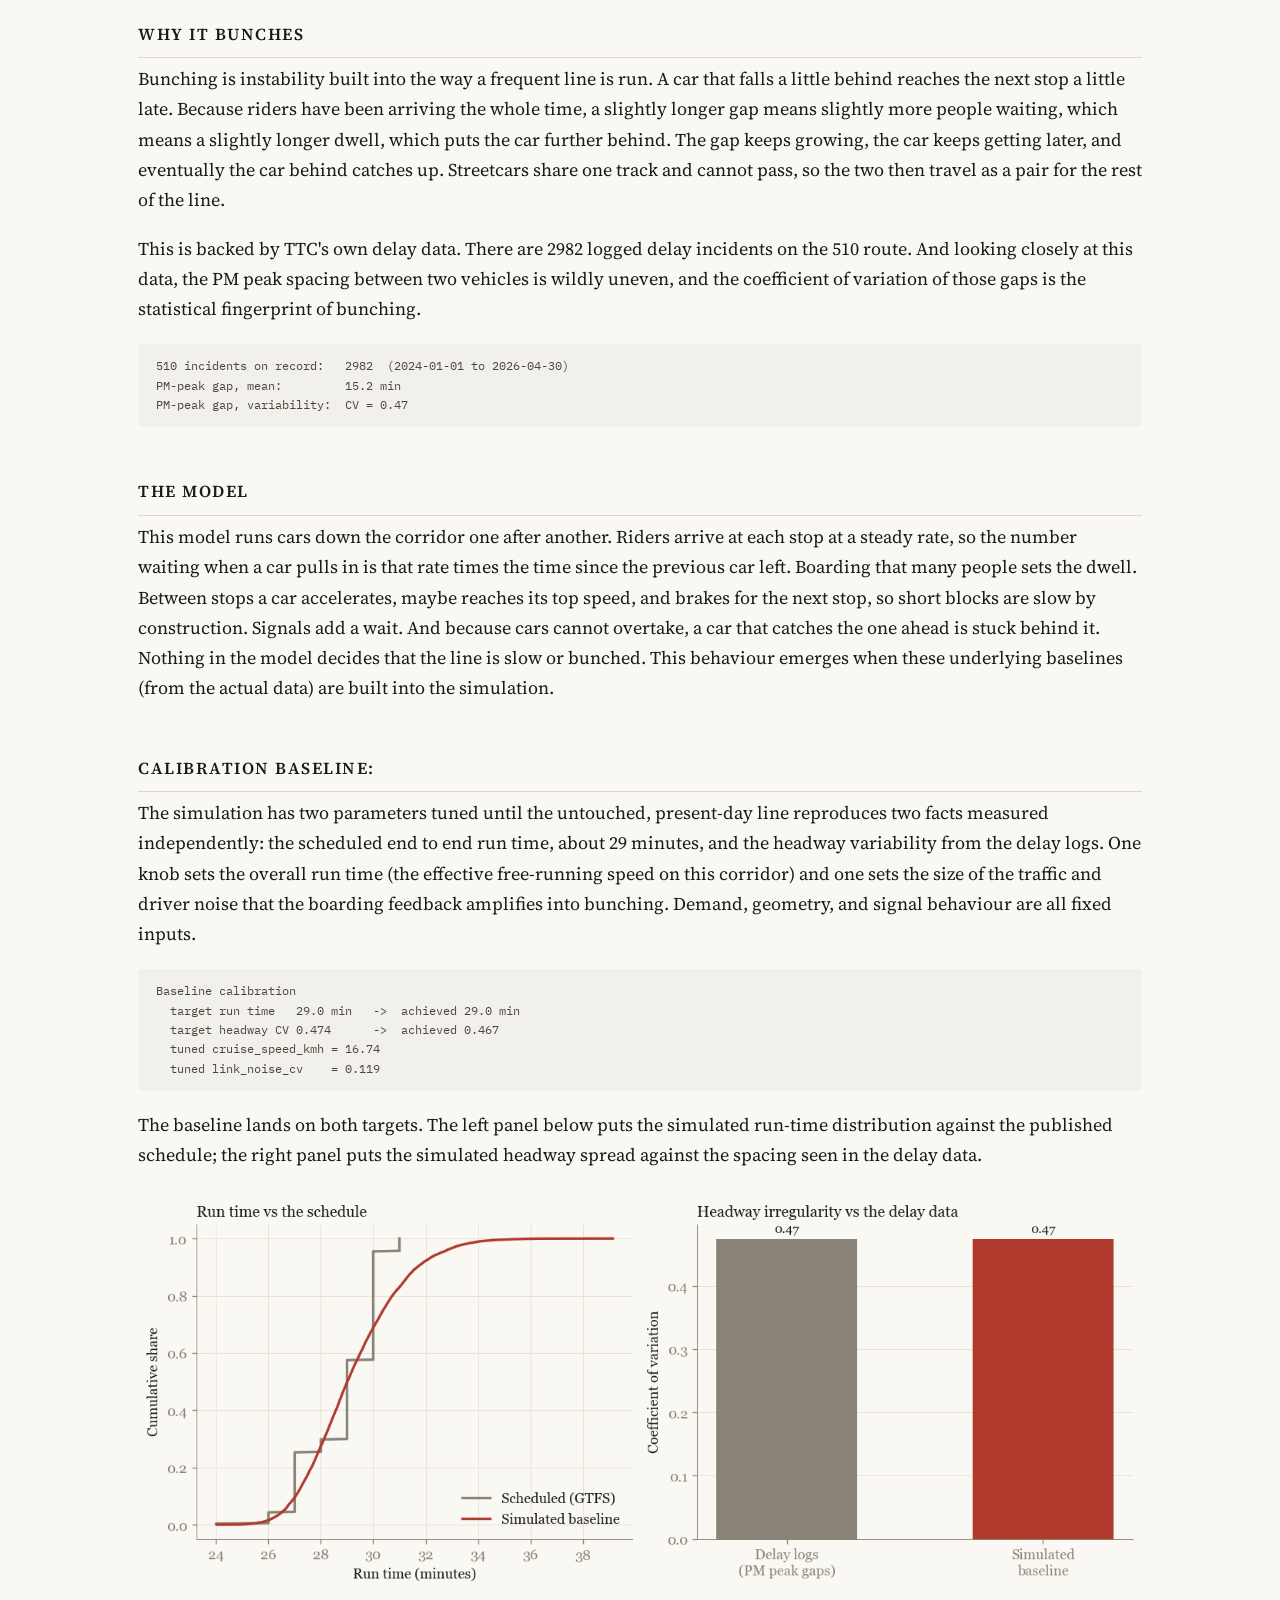
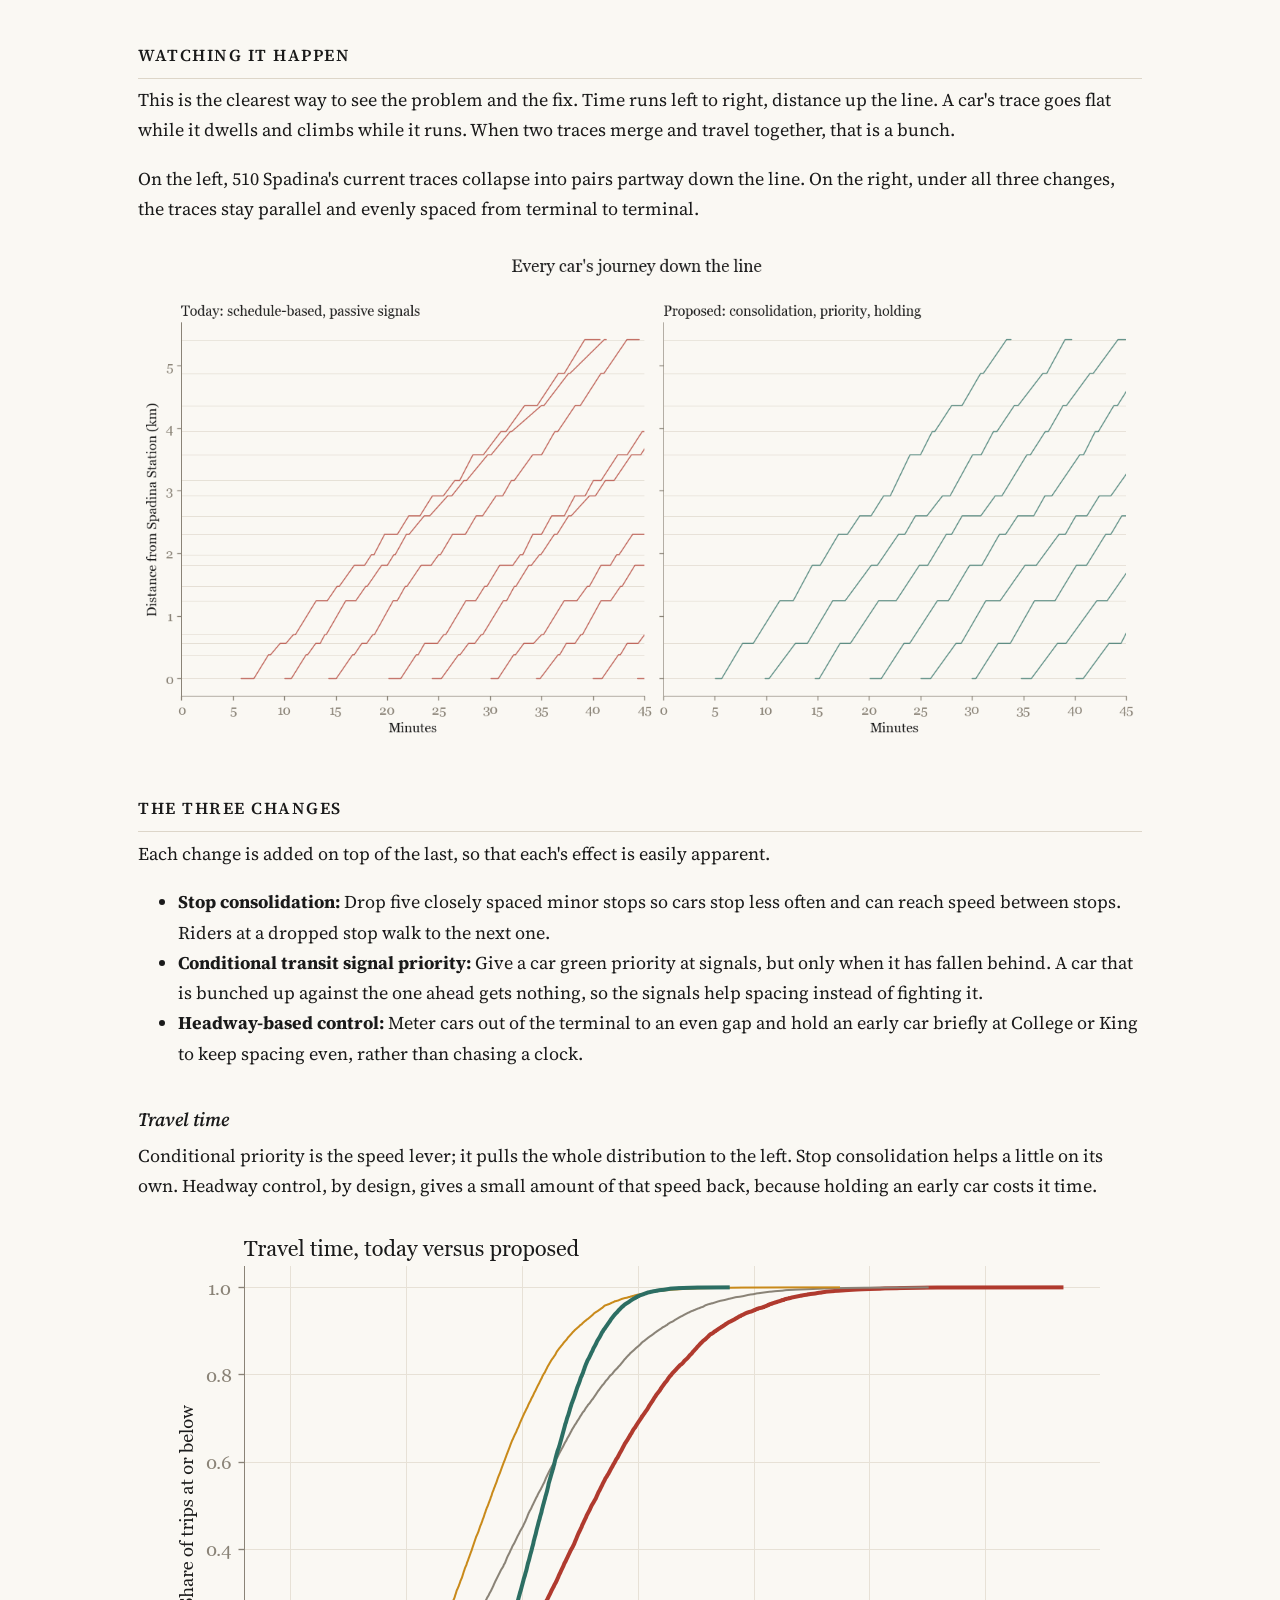
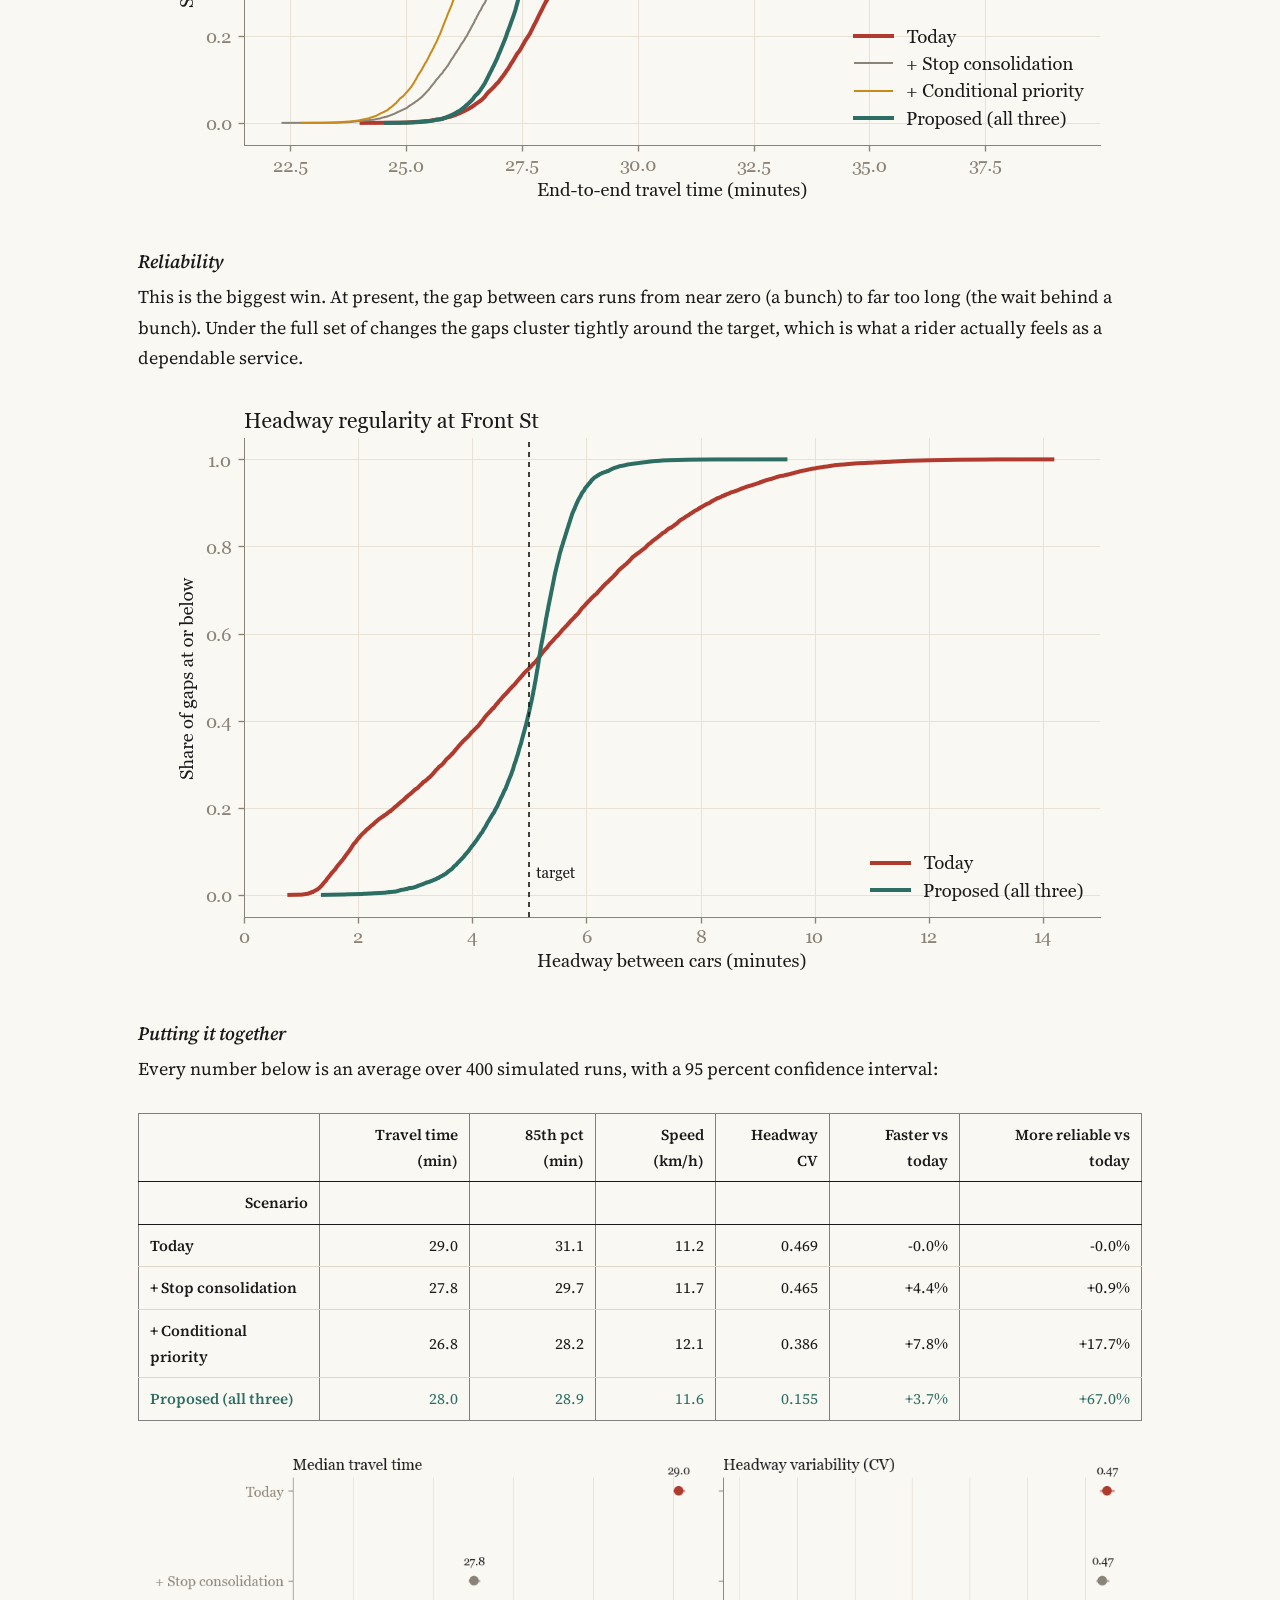
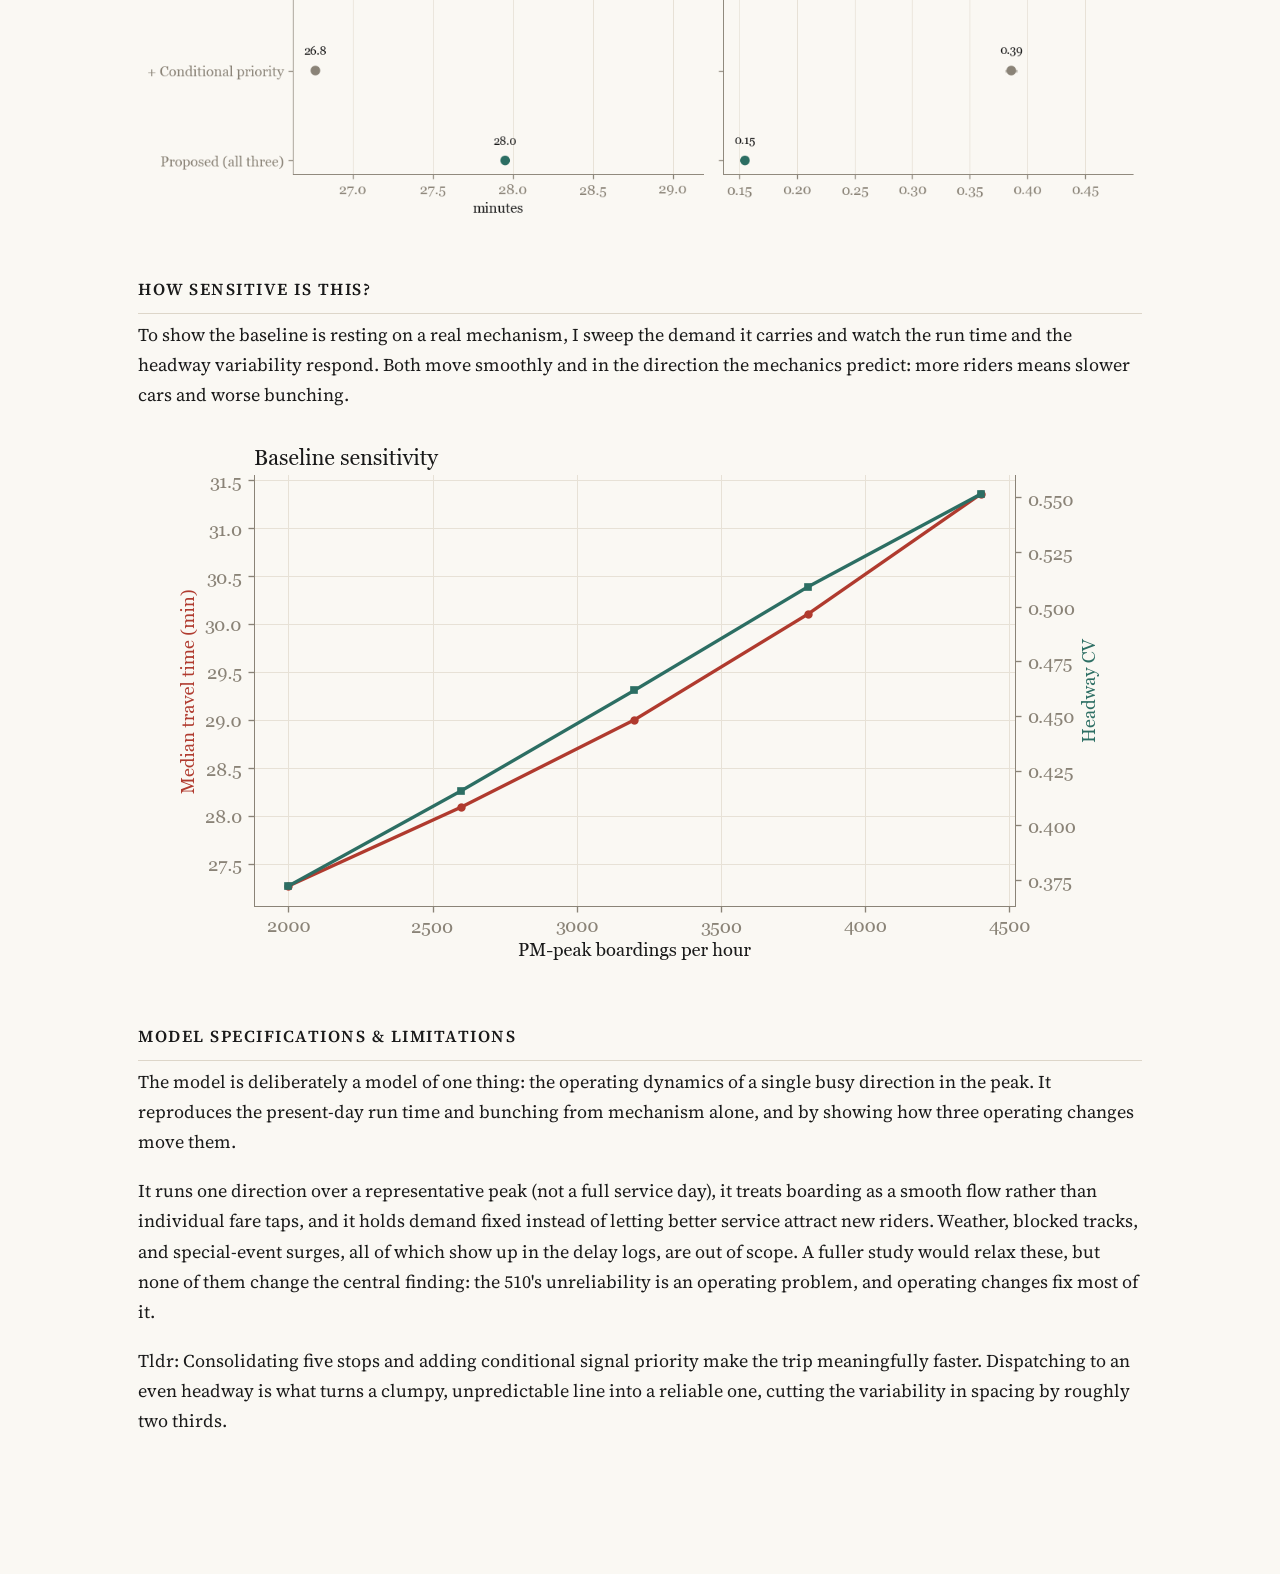
==== commit 3190d169: "refactoring, streetcar glb compression, improved load times" ====
--- a/notebook/510_spadina.html
+++ b/notebook/510_spadina.html
@@ -7,7 +7,7 @@
     <link rel="preconnect" href="https://fonts.googleapis.com" />
     <link rel="preconnect" href="https://fonts.gstatic.com" crossorigin />
     <link
-      href="https://fonts.googleapis.com/css2?family=Newsreader:ital,opsz,wght@0,6..72,400;0,6..72,500;0,6..72,600;1,6..72,400;1,6..72,500&family=IBM+Plex+Mono:wght@400&display=swap"
+      href="https://fonts.googleapis.com/css2?family=Source+Serif+4:ital,opsz,wght@0,8..60,400;0,8..60,500;0,8..60,600;1,8..60,400;1,8..60,500&family=IBM+Plex+Mono:wght@400&display=swap"
       rel="stylesheet"
     />
     <style>
@@ -29,7 +29,7 @@
         color: var(--ink);
       }
       body {
-        font-family: "Newsreader", Georgia, "Times New Roman", serif;
+        font-family: "Source Serif 4", Georgia, "Times New Roman", serif;
         font-size: 18px;
         line-height: 1.68;
         -webkit-font-smoothing: antialiased;
@@ -41,7 +41,7 @@
       }
 
       h1 {
-        font-family: "Newsreader", Georgia, serif;
+        font-family: "Source Serif 4", Georgia, serif;
         font-weight: 500;
         font-size: 2.35rem;
         line-height: 1.12;
@@ -82,7 +82,6 @@
         margin-top: 0;
       }
 
-      /* the very first paragraph after the title reads as a standfirst */
       h1 + p,
       h1 + p + p {
         color: var(--muted);
@@ -90,7 +89,6 @@
         line-height: 1.55;
       }
 
-      /* figures */
       img,
       .output_png img {
         display: block;
@@ -102,8 +100,7 @@
         max-width: 100% !important;
       }
 
-      pre,
-      .output_text {
+      pre {
         font-family: "IBM Plex Mono", ui-monospace, "SF Mono", Menlo, monospace;
         font-size: 0.78rem;
         line-height: 1.55;
@@ -117,15 +114,18 @@
         white-space: pre-wrap;
       }
       .output_text {
+        font-family: "IBM Plex Mono", ui-monospace, "SF Mono", Menlo, monospace;
+        background: none;
         border: 0 !important;
+        padding: 0;
+        margin: 0;
       }
 
-      /* results table */
       table.dataframe {
         border-collapse: collapse;
         margin: 1.8rem auto;
         width: 100%;
-        font-family: "Newsreader", Georgia, serif;
+        font-family: "Source Serif 4", Georgia, serif;
         font-size: 0.95rem;
         font-variant-numeric: tabular-nums;
       }
@@ -150,7 +150,7 @@
         color: var(--proposed);
       }
 
-      /* hide every trace of the machinery */
+      /* hide the Jupyter chrome */
       .prompt,
       .input_prompt,
       .output_prompt,
@@ -213,9 +213,7 @@
               gap instead of a clock.
             </p>
             <p>
-              Everything below is computed by the code in <code>src/</code>. The
-              notebook only calls it, so the prose and the numbers can never
-              drift apart.
+              Everything below is computed by the code in <code>src/</code>.
             </p>
           </div>
         </div>
@@ -500,8 +498,8 @@
               >
             </h2>
             <p>
-              Each change is added on top of the last, so I can see what each
-              one buys.
+              Each change is added on top of the last, so that each's effect is
+              easily apparent.
             </p>
           </div>
         </div>
@@ -556,8 +554,7 @@
               Conditional priority is the speed lever; it pulls the whole
               distribution to the left. Stop consolidation helps a little on its
               own. Headway control, by design, gives a small amount of that
-              speed back, because holding an early car costs it time. What
-              headway control buys instead is on the next chart.
+              speed back, because holding an early car costs it time.
             </p>
           </div>
         </div>
@@ -634,8 +631,7 @@
             </h3>
             <p>
               Every number below is an average over 400 simulated runs, with a
-              95 percent confidence interval, so both the size of each gain and
-              how sure I am of it are visible.
+              95 percent confidence interval:
             </p>
           </div>
         </div>
@@ -790,7 +786,7 @@
         <div class="inner_cell">
           <div class="text_cell_render border-box-sizing rendered_html">
             <h2 id="What-this-captures,-and-what-it-does-not">
-              What this captures, and what it does not<a
+              Model Specifications & Limitations<a
                 class="anchor-link"
                 href="#What-this-captures,-and-what-it-does-not"
                 >¶</a
@@ -798,14 +794,13 @@
             </h2>
             <p>
               The model is deliberately a model of one thing: the operating
-              dynamics of a single busy direction in the peak. It earns its keep
-              by reproducing the present-day run time and bunching from
-              mechanism alone, and by showing how three operating changes move
-              them.
-            </p>
-            <p>
-              It runs one direction over a representative peak rather than a
-              full service day, it treats boarding as a smooth flow rather than
+              dynamics of a single busy direction in the peak. It reproduces the
+              present-day run time and bunching from mechanism alone, and by
+              showing how three operating changes move them.
+            </p>
+            <p>
+              It runs one direction over a representative peak (not a full
+              service day), it treats boarding as a smooth flow rather than
               individual fare taps, and it holds demand fixed instead of letting
               better service attract new riders. Weather, blocked tracks, and
               special-event surges, all of which show up in the delay logs, are
@@ -814,11 +809,10 @@
               operating problem, and operating changes fix most of it.
             </p>
             <p>
-              The headline, in plain terms. Consolidating five stops and adding
-              conditional signal priority make the trip meaningfully faster.
-              Dispatching to an even headway is what turns a clumpy,
-              unpredictable line into a reliable one, cutting the variability in
-              spacing by roughly two thirds.
+              Tldr: Consolidating five stops and adding conditional signal
+              priority make the trip meaningfully faster. Dispatching to an even
+              headway is what turns a clumpy, unpredictable line into a reliable
+              one, cutting the variability in spacing by roughly two thirds.
             </p>
           </div>
         </div>
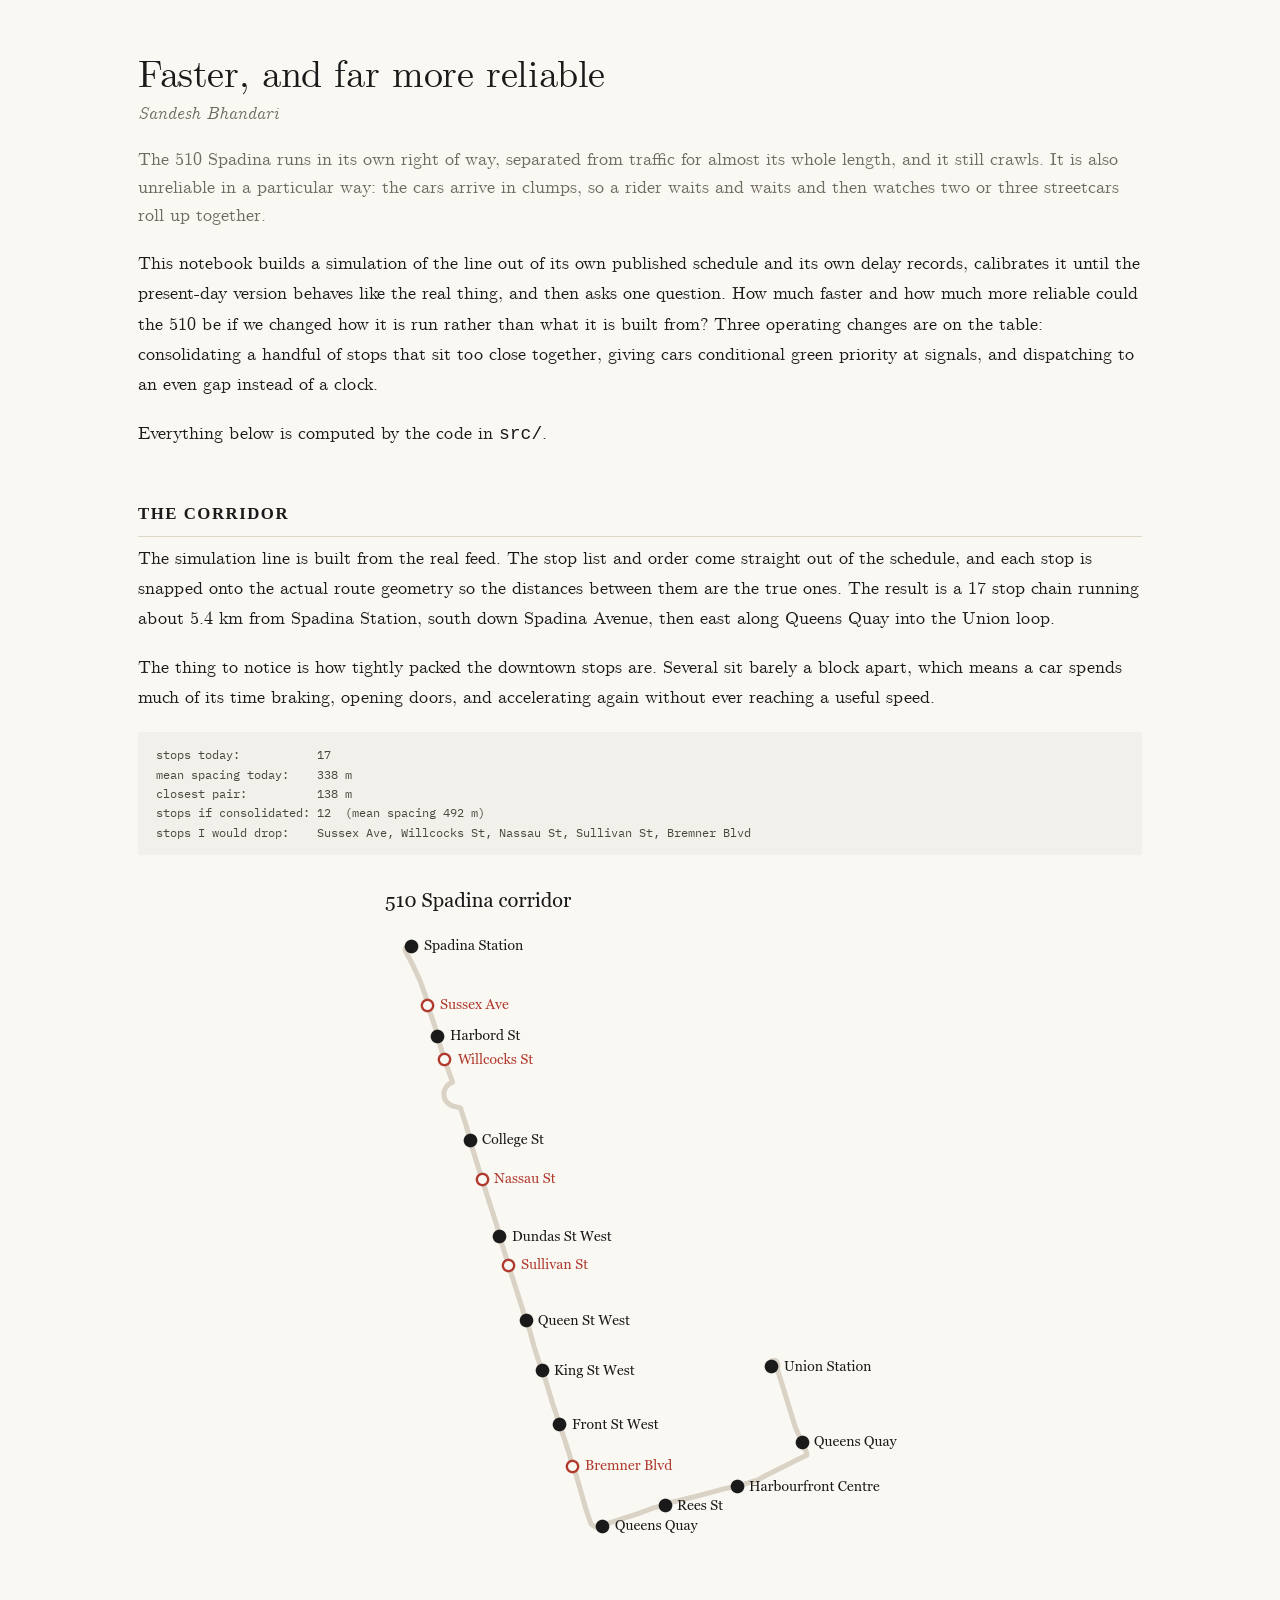
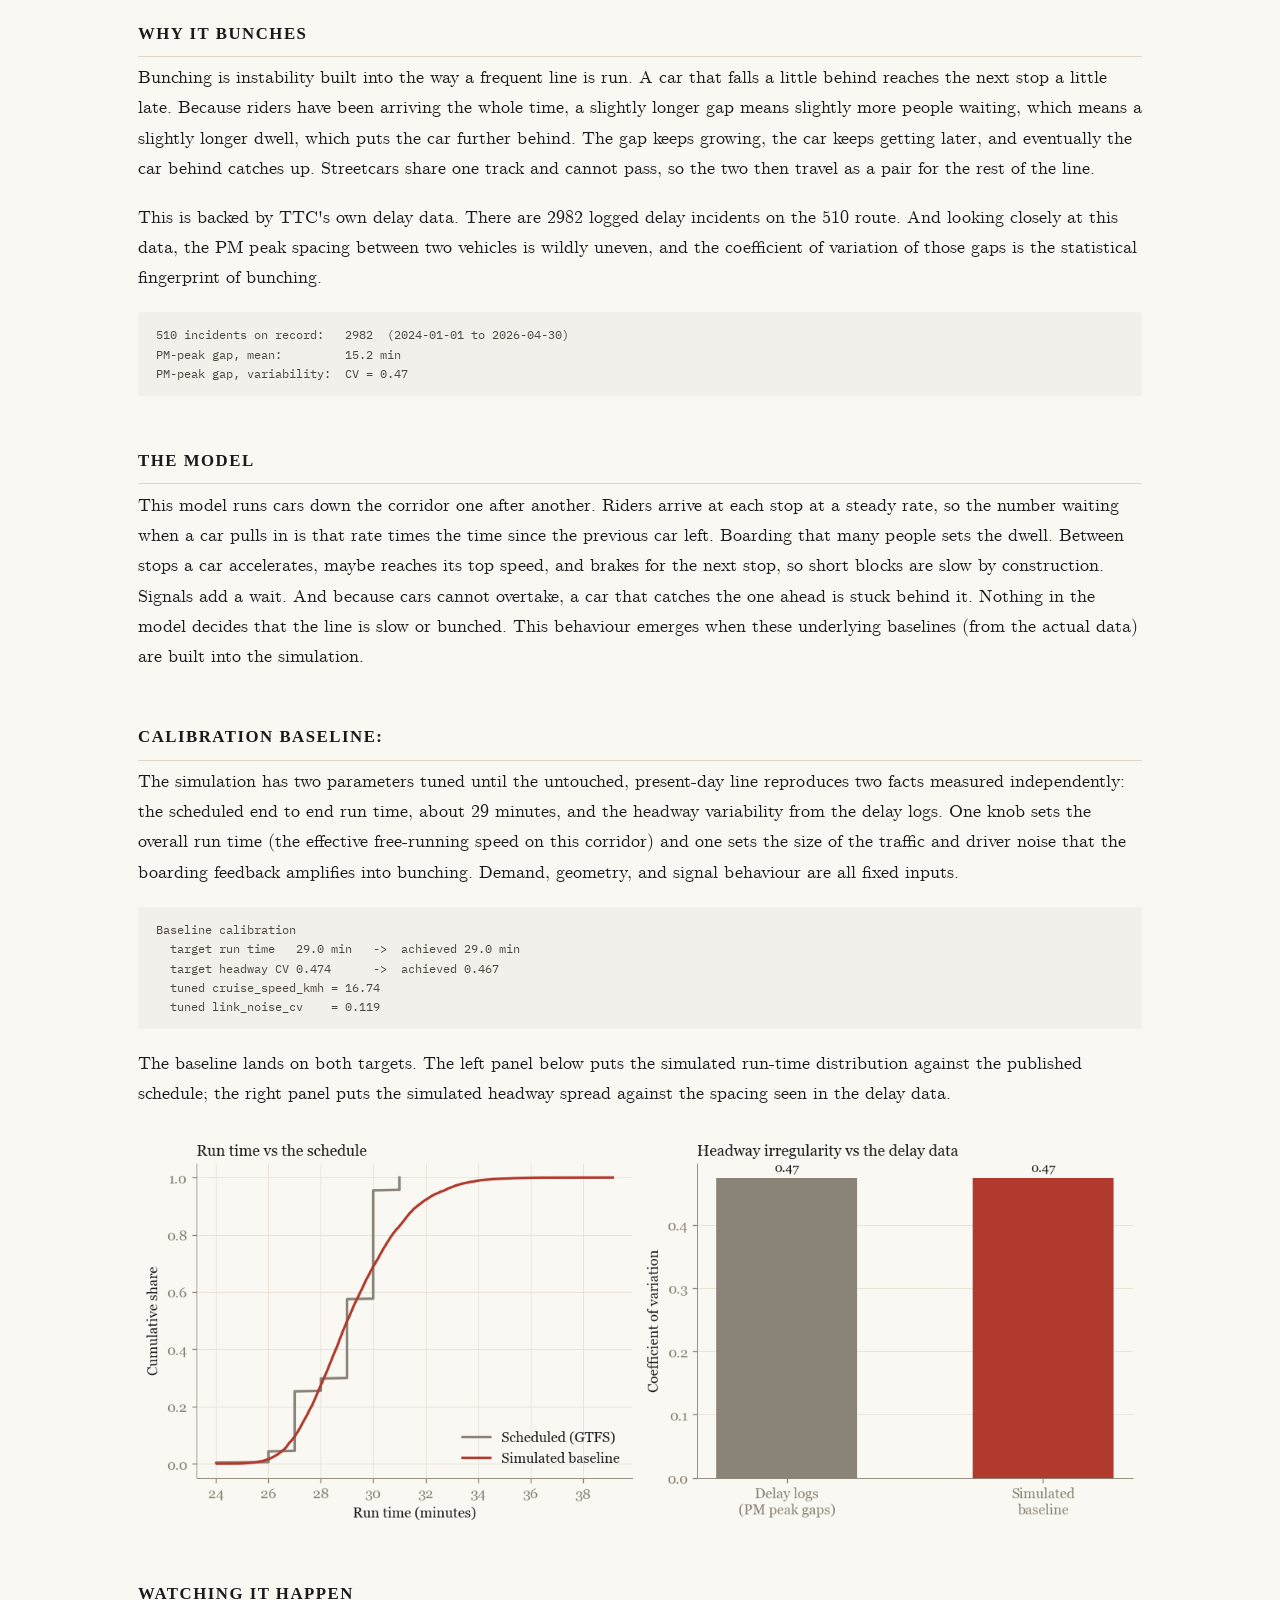
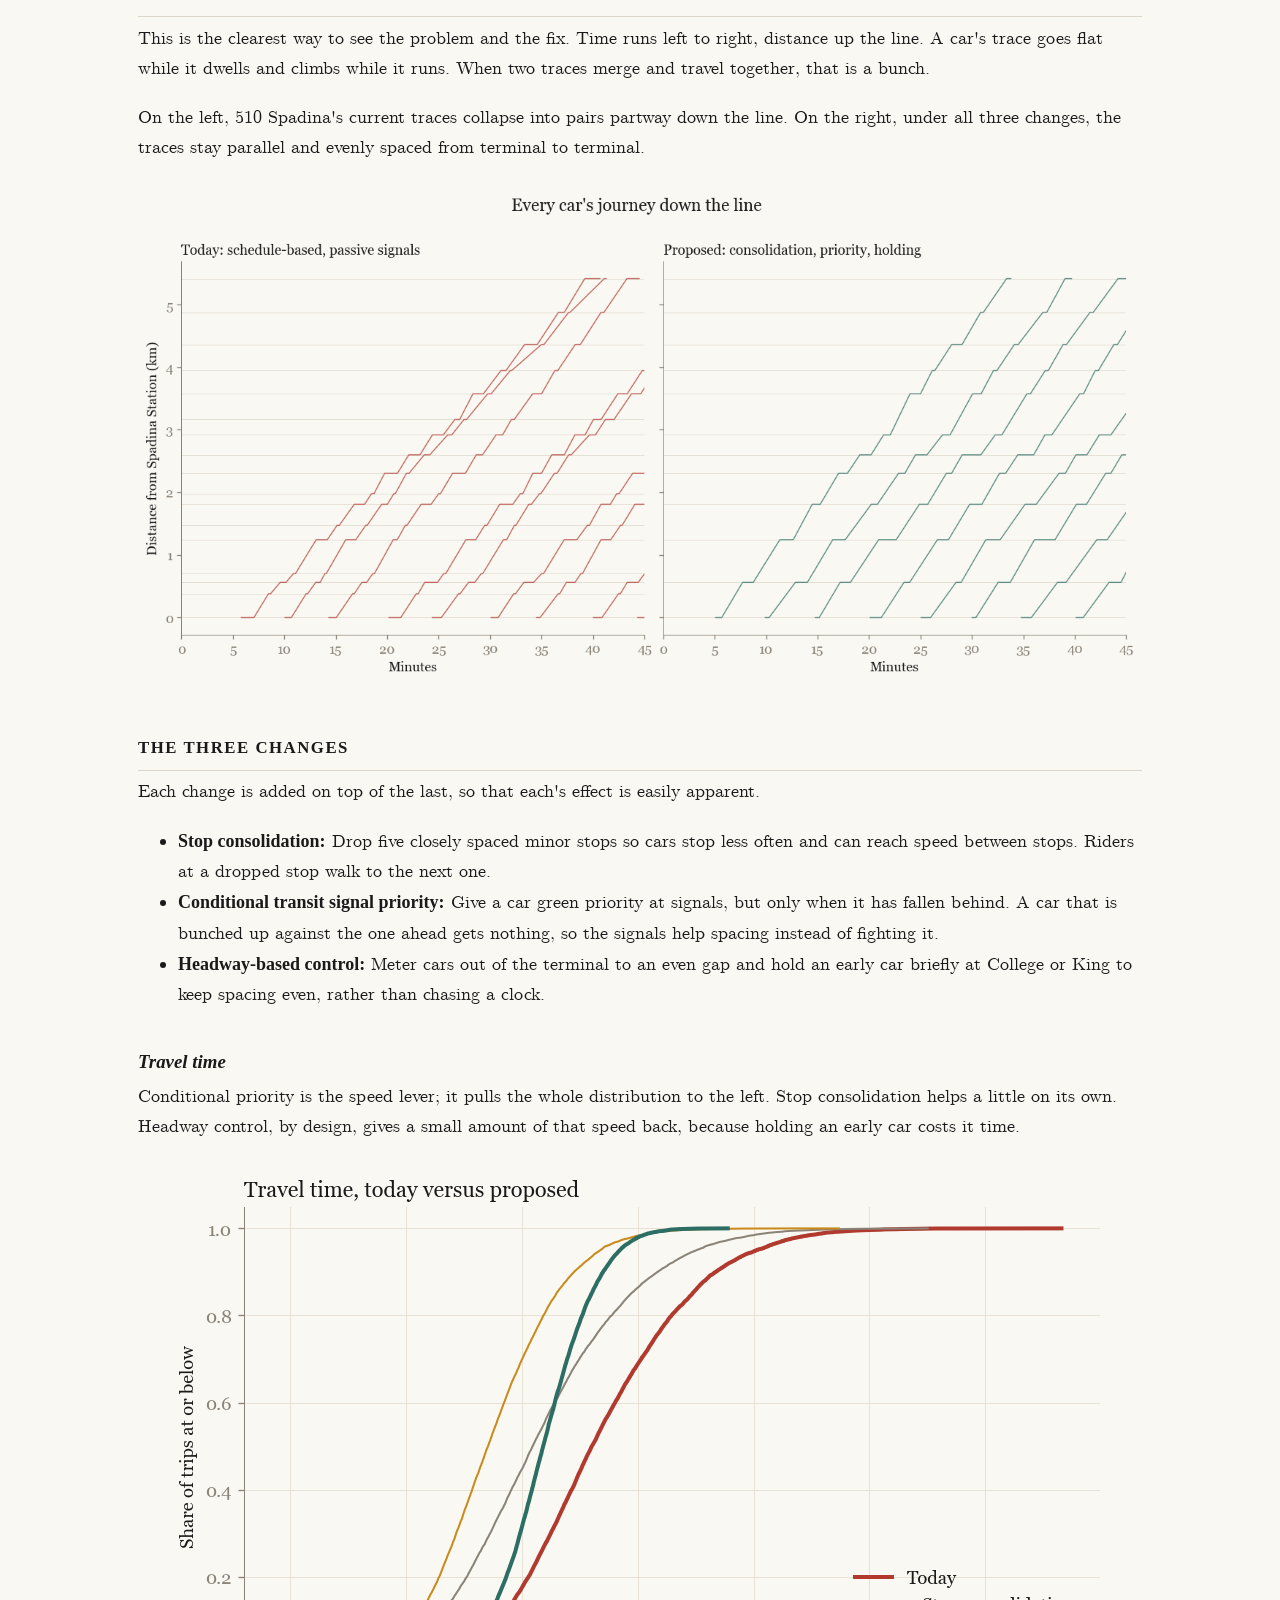
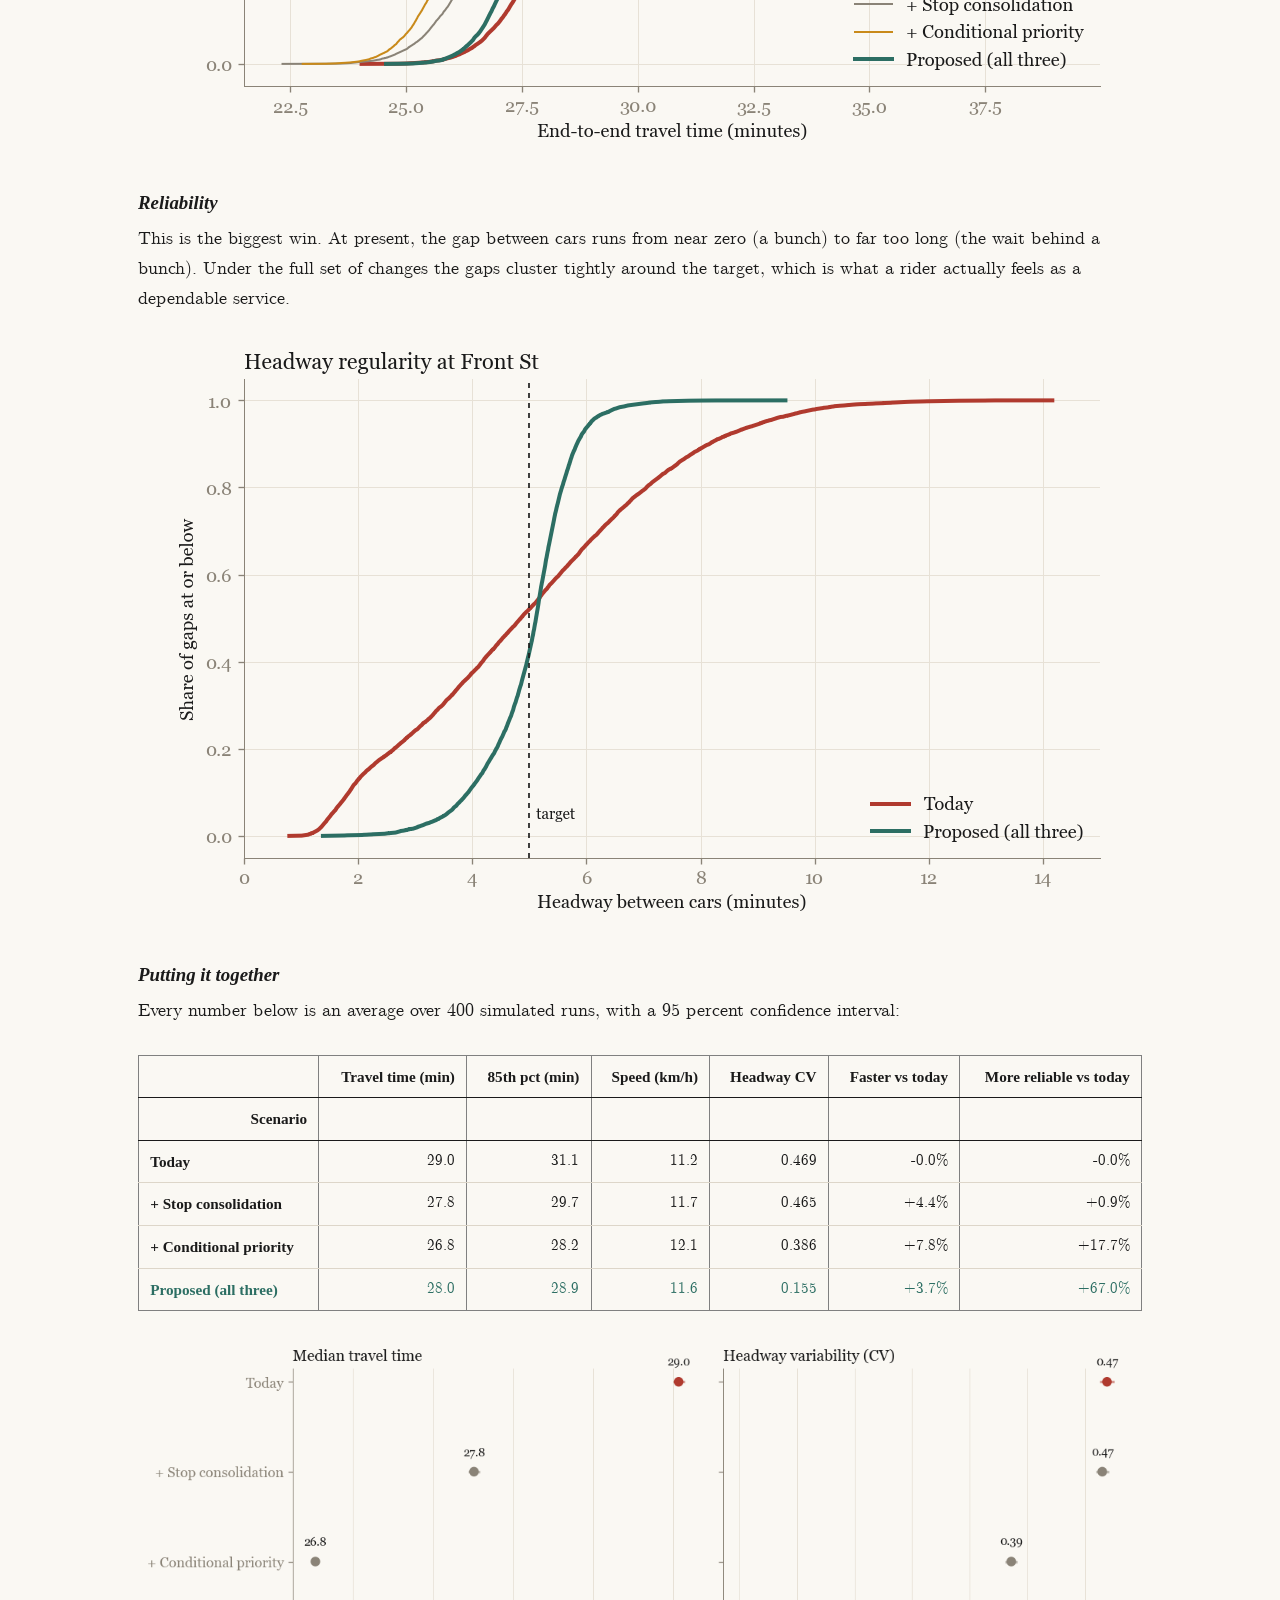
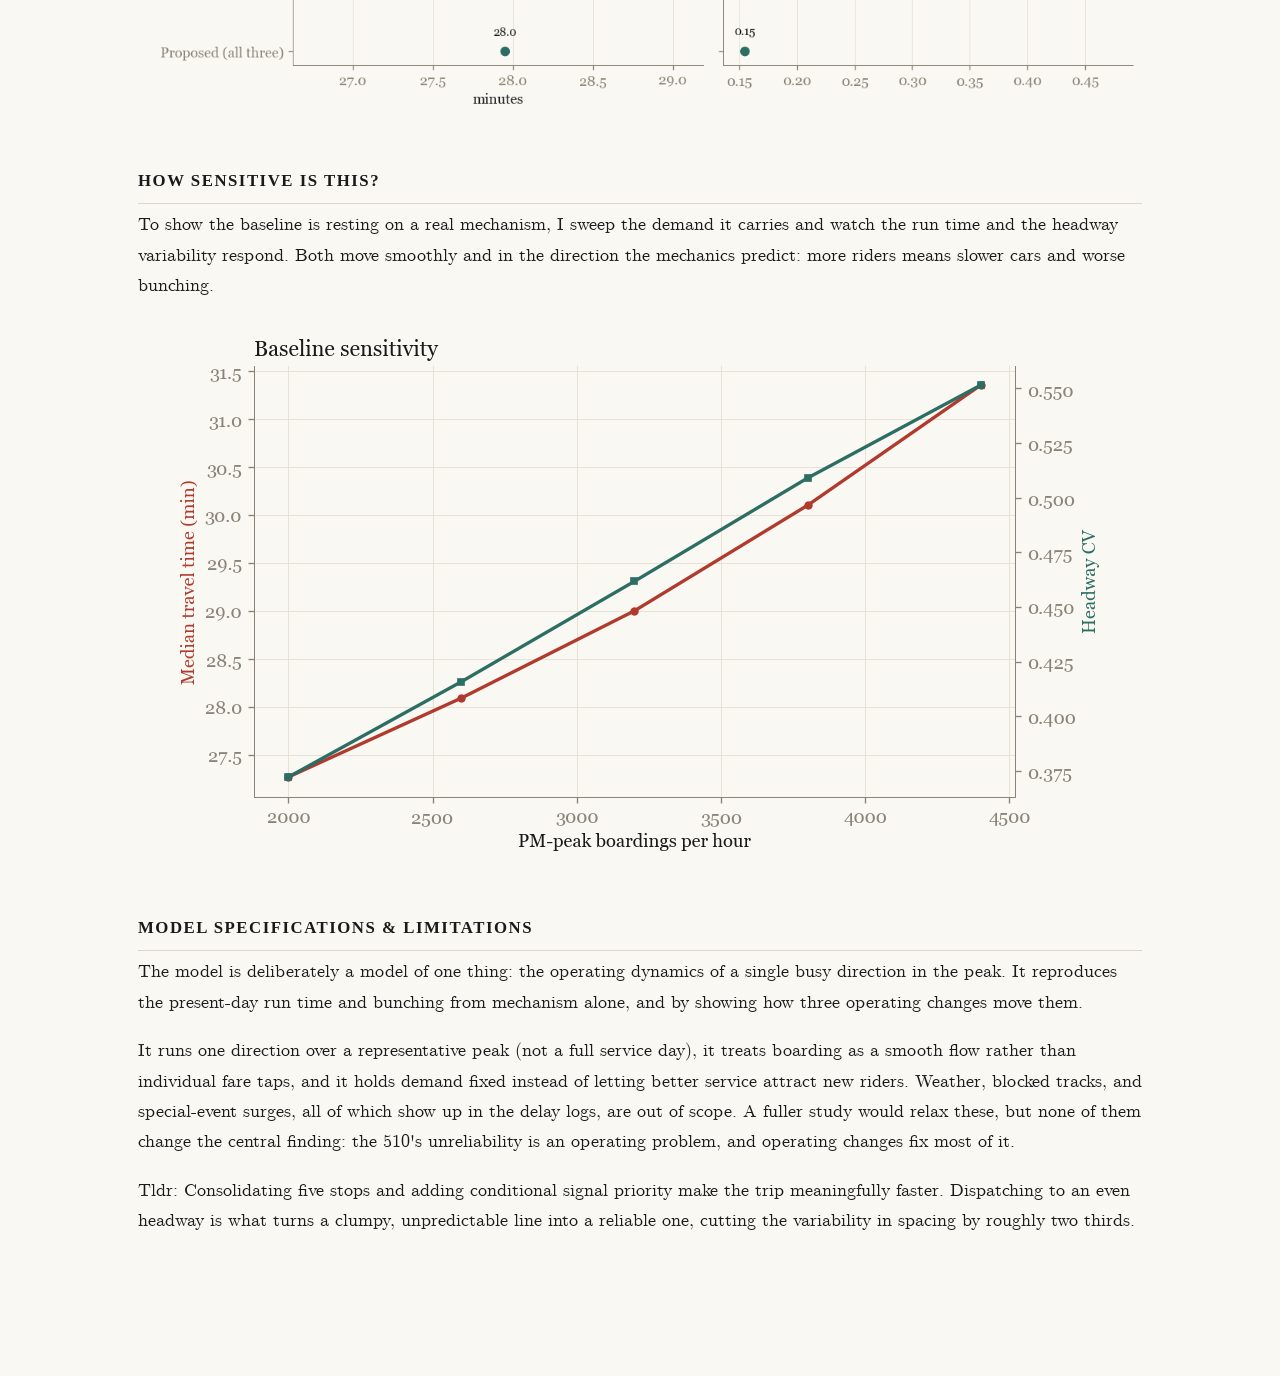
==== commit 5f11af55: "cmu fonts" ====
--- a/notebook/510_spadina.html
+++ b/notebook/510_spadina.html
@@ -7,7 +7,7 @@
     <link rel="preconnect" href="https://fonts.googleapis.com" />
     <link rel="preconnect" href="https://fonts.gstatic.com" crossorigin />
     <link
-      href="https://fonts.googleapis.com/css2?family=Source+Serif+4:ital,opsz,wght@0,8..60,400;0,8..60,500;0,8..60,600;1,8..60,400;1,8..60,500&family=IBM+Plex+Mono:wght@400&display=swap"
+      href="https://fonts.googleapis.com/css2?family=IBM+Plex+Mono:wght@400&display=swap"
       rel="stylesheet"
     />
     <style>
@@ -19,6 +19,34 @@
         --accent: #b03a2e;
         --proposed: #2c6e63;
       }
+      @font-face {
+        font-family: "CMU Serif";
+        src: url("../fonts/cmunrm.woff2") format("woff2");
+        font-weight: 400;
+        font-style: normal;
+        font-display: swap;
+      }
+      @font-face {
+        font-family: "CMU Serif";
+        src: url("../fonts/cmunti.woff2") format("woff2");
+        font-weight: 400;
+        font-style: italic;
+        font-display: swap;
+      }
+      @font-face {
+        font-family: "CMU Serif";
+        src: url("../fonts/cmunbx.woff2") format("woff2");
+        font-weight: 700;
+        font-style: normal;
+        font-display: swap;
+      }
+      @font-face {
+        font-family: "CMU Serif";
+        src: url("../fonts/cmunbi.woff2") format("woff2");
+        font-weight: 700;
+        font-style: italic;
+        font-display: swap;
+      }
       * {
         box-sizing: border-box;
       }
@@ -29,7 +57,7 @@
         color: var(--ink);
       }
       body {
-        font-family: "Source Serif 4", Georgia, "Times New Roman", serif;
+        font-family: "CMU Serif", Georgia, "Times New Roman", serif;
         font-size: 18px;
         line-height: 1.68;
         -webkit-font-smoothing: antialiased;
@@ -41,7 +69,7 @@
       }
 
       h1 {
-        font-family: "Source Serif 4", Georgia, serif;
+        font-family: "CMU Serif", Georgia, serif;
         font-weight: 500;
         font-size: 2.35rem;
         line-height: 1.12;
@@ -125,7 +153,7 @@
         border-collapse: collapse;
         margin: 1.8rem auto;
         width: 100%;
-        font-family: "Source Serif 4", Georgia, serif;
+        font-family: "CMU Serif", Georgia, serif;
         font-size: 0.95rem;
         font-variant-numeric: tabular-nums;
       }
